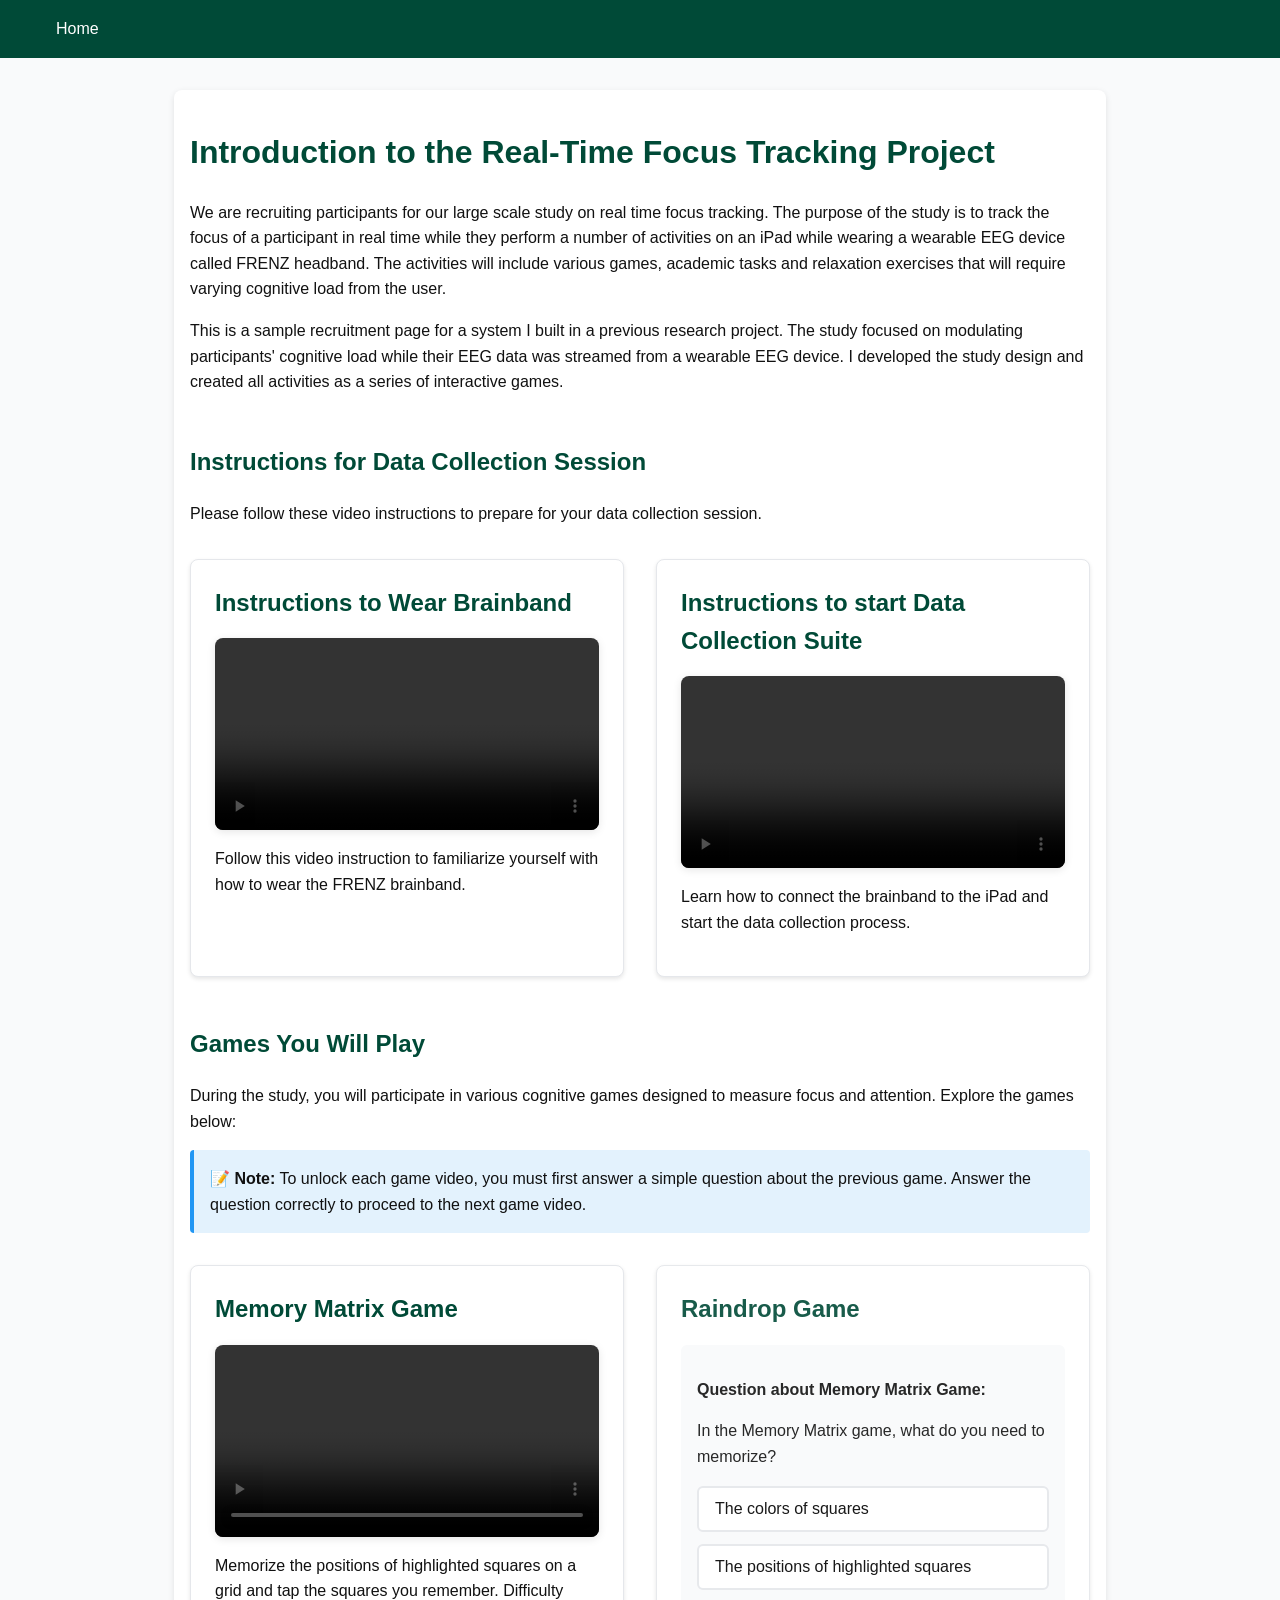
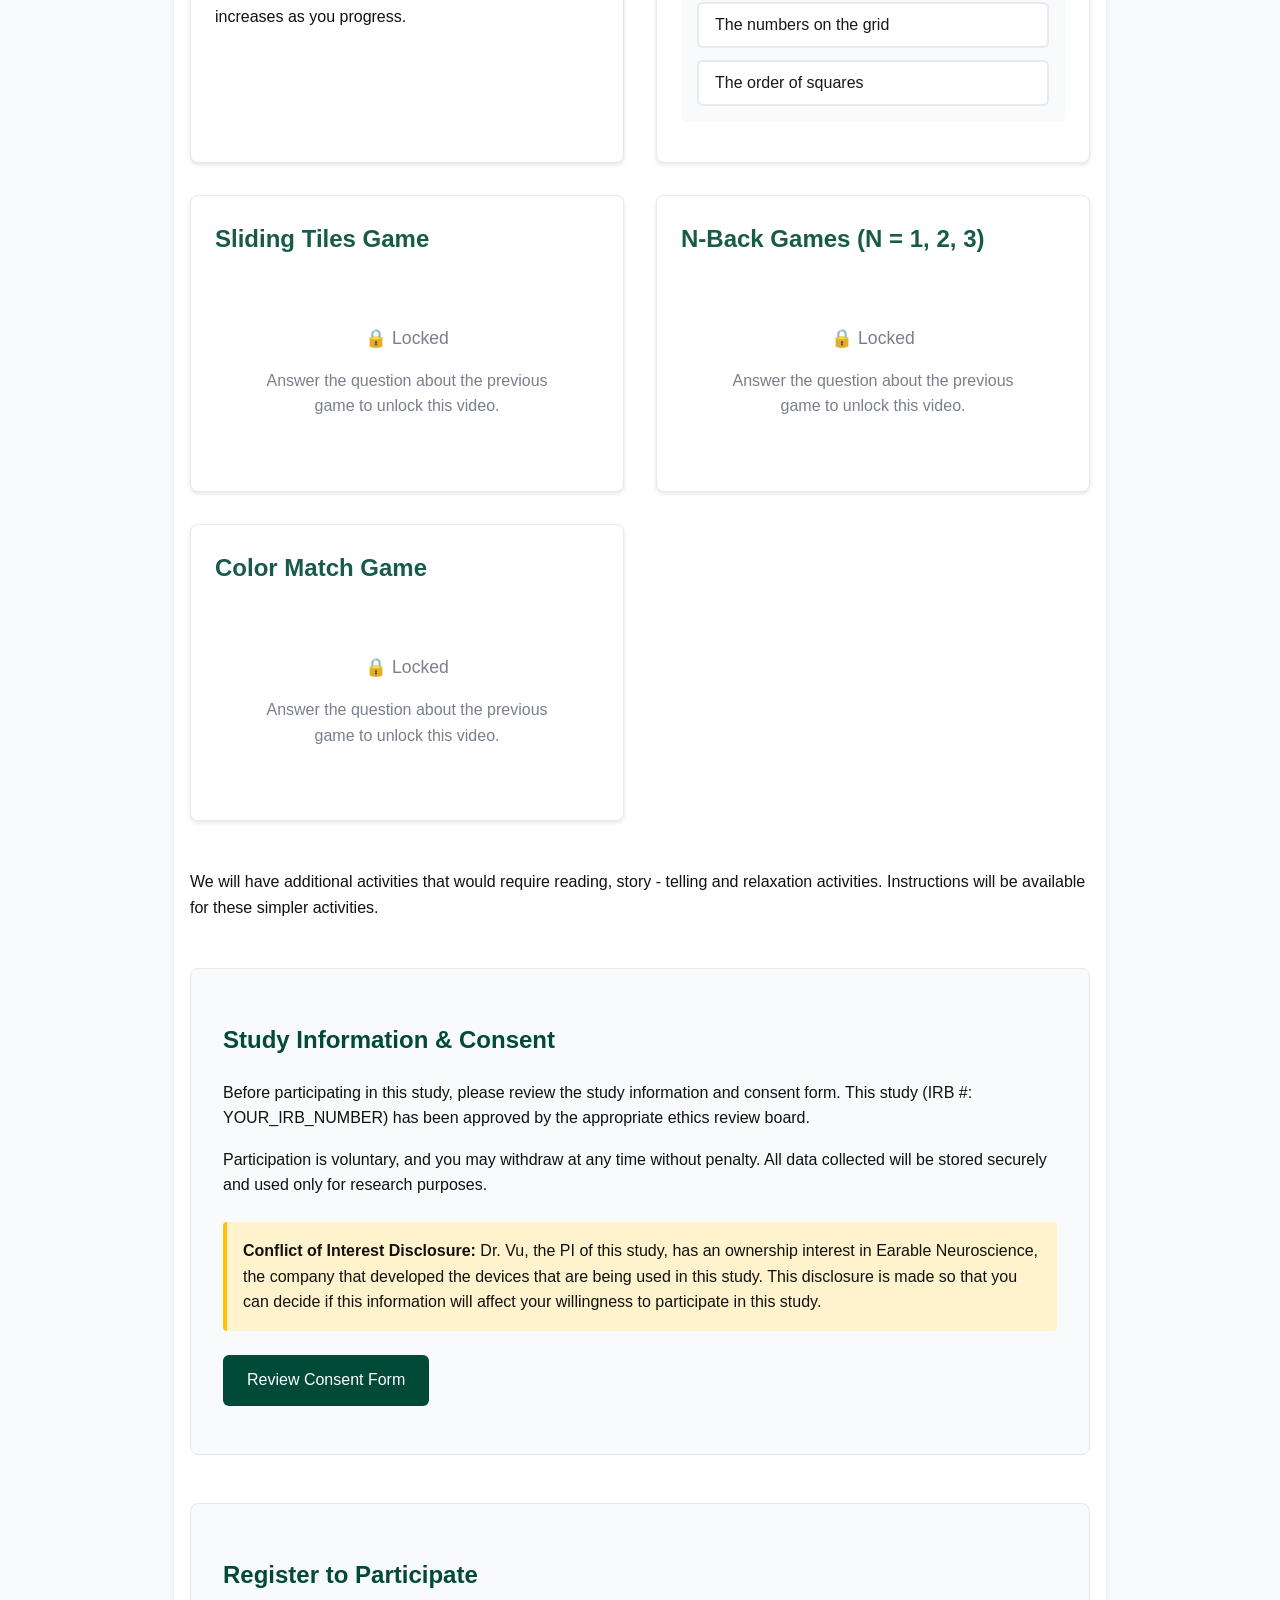
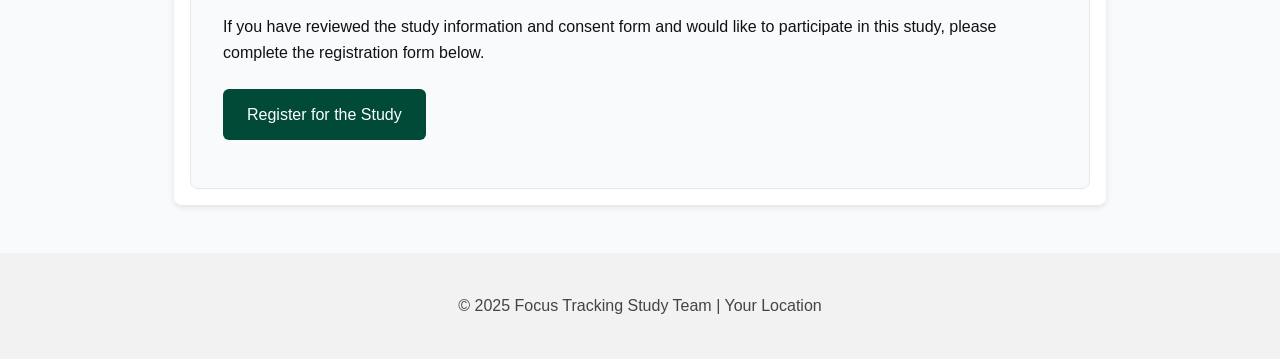
==== index.html @ fce85e12 "Use compressed brainband video and store videos in Git" ====
<!DOCTYPE html>
<html lang="en">
<head>
  <meta charset="UTF-8" />
  <meta name="viewport" content="width=device-width, initial-scale=1.0" />
  <title>Introduction to the Real-Time Focus Tracking Project</title>
  <link rel="stylesheet" href="assets/css/style.css" />
</head>
<body>
  <!-- Testing Disclaimer Banner -->
  <div class="testing-banner">
    <div class="testing-banner-content">
      <strong>⚠️ Testing Version:</strong> This is a draft version for testing purposes only. Not for participant recruitment until IRB approval is obtained.
    </div>
  </div>

  <!-- Header -->
  <header>
    <nav>
      <a href="index.html">Home</a>
    </nav>
  </header>

  <!-- Main Content -->
  <main>
    <h1>Introduction to the Real-Time Focus Tracking Project</h1>
    <p>
      We are recruiting participants for our large scale study on real time focus tracking. The purpose of the study is to track the focus of a participant in real time while they perform a number of activities on an iPad while wearing a wearable EEG device called FRENZ headband. The activities will include various games, academic tasks and relaxation exercises that will require varying cognitive load from the user.
    </p>
    <p>
      This is a sample recruitment page for a system I built in a previous research project.
      The study focused on modulating participants' cognitive load while their EEG data was
      streamed from a wearable EEG device. I developed the study design and created all
      activities as a series of interactive games.
    </p>

    <!-- Instructions for Data Collection Session Section -->
    <section style="margin-top: 3rem;">
      <h2>Instructions for Data Collection Session</h2>
      <p>Please follow these video instructions to prepare for your data collection session.</p>
      
      <div class="games-grid">
        <!-- Subsection 1: Instructions to Wear Brainband -->
        <div class="game-card">
          <h2>Instructions to Wear Brainband</h2>
          <div class="game-content">
            <video controls width="100%" style="max-width: 600px; border-radius: 8px; margin: 1rem 0;">
              <source src="assets/videos/FRENZ_brainband_instruction_compressed.mp4" type="video/mp4">
              Your browser does not support the video tag.
            </video>
            <p>Follow this video instruction to familiarize yourself with how to wear the FRENZ brainband.</p>
          </div>
        </div>

        <!-- Subsection 2: Instructions to start Data Collection Suite -->
        <div class="game-card">
          <h2>Instructions to start Data Collection Suite</h2>
          <div class="game-content">
            <video controls width="100%" style="max-width: 600px; border-radius: 8px; margin: 1rem 0;">
              <source src="assets/videos/Instruction_video_Data_Collection_Suite.mp4" type="video/mp4">
              Your browser does not support the video tag.
            </video>
            <p>Learn how to connect the brainband to the iPad and start the data collection process.</p>
          </div>
        </div>
      </div>
    </section>

    <h2 style="margin-top: 3rem;">Games You Will Play</h2>
    <p>During the study, you will participate in various cognitive games designed to measure focus and attention. Explore the games below:</p>
    <p style="margin-top: 1rem; padding: 1rem; background-color: #e3f2fd; border-left: 4px solid #2196f3; border-radius: 4px;">
      <strong>📝 Note:</strong> To unlock each game video, you must first answer a simple question about the previous game. Answer the question correctly to proceed to the next game video.
    </p>

    <div class="games-grid">
      <!-- Slot 1: Memory Matrix Game (Always unlocked) -->
      <div class="game-card" data-game="1">
        <h2>Memory Matrix Game</h2>
        <div class="game-content">
          <video controls width="100%" style="max-width: 600px; border-radius: 8px; margin: 1rem 0;">
            <source src="assets/videos/memory-matrix-video.mp4" type="video/mp4">
            Your browser does not support the video tag.
          </video>
          <p>Memorize the positions of highlighted squares on a grid and tap the squares you remember. Difficulty increases as you progress.</p>
        </div>
      </div>

      <!-- Slot 2: Raindrop Game (Locked until Memory Matrix question answered) -->
      <div class="game-card locked" data-game="2">
        <h2>Raindrop Game</h2>
        <div class="question-section" id="question-1">
          <p style="font-weight: 600; margin-bottom: 1rem;">Question about Memory Matrix Game:</p>
          <p style="margin-bottom: 1rem;">In the Memory Matrix game, what do you need to memorize?</p>
          <div class="question-options">
            <button class="option-btn" data-answer="wrong">The colors of squares</button>
            <button class="option-btn" data-answer="correct">The positions of highlighted squares</button>
            <button class="option-btn" data-answer="wrong">The numbers on the grid</button>
            <button class="option-btn" data-answer="wrong">The order of squares</button>
          </div>
          <p class="question-feedback" style="margin-top: 1rem; font-weight: 600; display: none;"></p>
        </div>
        <div class="game-content" style="display: none;">
          <video controls width="100%" style="max-width: 600px; border-radius: 8px; margin: 1rem 0;">
            <source src="assets/videos/raindrop-math-video.mp4" type="video/mp4">
            Your browser does not support the video tag.
          </video>
          <p>Solve simple math problems inside the blue raindrops falling from the sky before they reach the water level. Difficulty increases with correct answers.</p>
        </div>
      </div>

      <!-- Slot 3: Sliding Tiles Game (Locked until Raindrop question answered) -->
      <div class="game-card locked" data-game="3">
        <h2>Sliding Tiles Game</h2>
        <div class="locked-message" style="padding: 2rem; text-align: center; color: #6b7280;">
          <p style="font-size: 1.1rem; margin-bottom: 0.5rem;">🔒 Locked</p>
          <p>Answer the question about the previous game to unlock this video.</p>
        </div>
        <div class="question-section" id="question-2" style="display: none;">
          <p style="font-weight: 600; margin-bottom: 1rem;">Question about Raindrop Game:</p>
          <p style="margin-bottom: 1rem;">In the Raindrop game, what do you solve?</p>
          <div class="question-options">
            <button class="option-btn" data-answer="correct">Math problems</button>
            <button class="option-btn" data-answer="wrong">Color puzzles</button>
            <button class="option-btn" data-answer="wrong">Word problems</button>
            <button class="option-btn" data-answer="wrong">Shape patterns</button>
          </div>
          <p class="question-feedback" style="margin-top: 1rem; font-weight: 600; display: none;"></p>
        </div>
        <div class="game-content" style="display: none;">
          <video controls width="100%" style="max-width: 600px; border-radius: 8px; margin: 1rem 0;">
            <source src="assets/videos/sliding-tiles-video.mp4" type="video/mp4">
            Your browser does not support the video tag.
          </video>
          <p>Solve simple math problems appearing inside two tiles. Mentally solve the problems and slide the tile with the lower answer into the tile with the higher answer using the left/right arrow buttons.</p>
        </div>
      </div>

      <!-- Slot 4: N-Back Game (Locked until Sliding Tiles question answered) -->
      <div class="game-card locked" data-game="4">
        <h2>N-Back Games (N = 1, 2, 3)</h2>
        <div class="locked-message" style="padding: 2rem; text-align: center; color: #6b7280;">
          <p style="font-size: 1.1rem; margin-bottom: 0.5rem;">🔒 Locked</p>
          <p>Answer the question about the previous game to unlock this video.</p>
        </div>
        <div class="question-section" id="question-3" style="display: none;">
          <p style="font-weight: 600; margin-bottom: 1rem;">Question about Sliding Tiles Game:</p>
          <p style="margin-bottom: 1rem;">In the Sliding Tiles game, what do you slide?</p>
          <div class="question-options">
            <button class="option-btn" data-answer="wrong">The tile with higher answer</button>
            <button class="option-btn" data-answer="correct">The tile with lower answer</button>
            <button class="option-btn" data-answer="wrong">Both tiles together</button>
            <button class="option-btn" data-answer="wrong">The tile on the left</button>
          </div>
          <p class="question-feedback" style="margin-top: 1rem; font-weight: 600; display: none;"></p>
        </div>
        <div class="game-content" style="display: none;">
          <video controls width="100%" style="max-width: 600px; border-radius: 8px; margin: 1rem 0;">
            <source src="assets/videos/n-back-games-video.mp4" type="video/mp4">
            Your browser does not support the video tag.
          </video>
          <p>Challenge your working memory by memorizing shapes and sequences. In N-Back 1, match the current shape with the one from 1 instant ago. In N-Back 2, match with 2 instants ago, and in N-Back 3, match with 3 instants ago.</p>
        </div>
      </div>

      <!-- Slot 5: Color Match Game (Locked until N-Back question answered) -->
      <div class="game-card locked" data-game="5">
        <h2>Color Match Game</h2>
        <div class="locked-message" style="padding: 2rem; text-align: center; color: #6b7280;">
          <p style="font-size: 1.1rem; margin-bottom: 0.5rem;">🔒 Locked</p>
          <p>Answer the question about the previous game to unlock this video.</p>
        </div>
        <div class="question-section" id="question-4" style="display: none;">
          <p style="font-weight: 600; margin-bottom: 1rem;">Question about N-Back Games:</p>
          <p style="margin-bottom: 1rem;">In N-Back games, what do you match?</p>
          <div class="question-options">
            <button class="option-btn" data-answer="wrong">Numbers</button>
            <button class="option-btn" data-answer="wrong">Colors</button>
            <button class="option-btn" data-answer="correct">Shapes</button>
            <button class="option-btn" data-answer="wrong">Words</button>
          </div>
          <p class="question-feedback" style="margin-top: 1rem; font-weight: 600; display: none;"></p>
        </div>
        <div class="game-content" style="display: none;">
          <video controls width="100%" style="max-width: 600px; border-radius: 8px; margin: 1rem 0;">
            <source src="assets/videos/color_match_instruction_video.mp4" type="video/mp4">
            Your browser does not support the video tag.
          </video>
          <p>Two tiles appear side by side with color names. Press YES if the color name in the left tile matches the color of the letters on the right tile, otherwise press NO. The game gets faster as you advance with levels.</p>
        </div>
      </div>
    </div>

    <p style="margin-top: 3rem;">
      We will have additional activities that would require reading, story - telling and relaxation activities. Instructions will be available for these simpler activities.
    </p>

    <!-- Consent Form Section -->
    <section style="margin-top: 3rem; padding: 2rem; background-color: #f9fafb; border-radius: 8px; border: 1px solid #e5e7eb;">
      <h2>Study Information & Consent</h2>
      <p>
        Before participating in this study, please review the study information and consent form. This study (IRB #: YOUR_IRB_NUMBER) has been approved by the appropriate ethics review board.
      </p>
      <p>
        Participation is voluntary, and you may withdraw at any time without penalty. All data collected will be stored securely and used only for research purposes.
      </p>
      <p style="margin-top: 1.5rem; padding: 1rem; background-color: #fff3cd; border-left: 4px solid #ffc107; border-radius: 4px;">
        <strong>Conflict of Interest Disclosure:</strong> Dr. Vu, the PI of this study, has an ownership interest in Earable Neuroscience, the company that developed the devices that are being used in this study. This disclosure is made so that you can decide if this information will affect your willingness to participate in this study.
      </p>
      <p style="margin-top: 1.5rem;">
        <a href="https://docs.google.com/forms/d/e/YOUR_CONSENT_FORM_ID/viewform" target="_blank" class="button" style="background-color: #004a37; color: white; padding: 0.8rem 1.5rem; text-decoration: none; border-radius: 6px; display: inline-block; font-weight: 500;">
          Review Consent Form
        </a>
      </p>
    </section>

    <!-- Registration Section -->
    <section style="margin-top: 3rem; padding: 2rem; background-color: #f9fafb; border-radius: 8px; border: 1px solid #e5e7eb;">
      <h2>Register to Participate</h2>
      <p>
        If you have reviewed the study information and consent form and would like to participate in this study, please complete the registration form below.
      </p>
      <p style="margin-top: 1.5rem;">
        <a href="https://docs.google.com/forms/d/e/YOUR_REGISTRATION_FORM_ID/viewform" target="_blank" class="button" style="background-color: #004a37; color: white; padding: 0.8rem 1.5rem; text-decoration: none; border-radius: 6px; display: inline-block; font-weight: 500;">
          Register for the Study
        </a>
      </p>
    </section>
  </main>

  <!-- Footer -->
  <footer>
    <p>© 2025 Focus Tracking Study Team | Your Location</p>
  </footer>

  <script src="scripts/main.js"></script>
</body>
</html>
---- assets/css/style.css ----
/* HumanX Lab Website Styles */

body {
  font-family: "Helvetica Neue", Helvetica, Arial, sans-serif;
  margin: 0;
  background-color: #f9fafb;
  color: #111;
  line-height: 1.6;
}

/* Testing Disclaimer Banner - Change display: block to display: none to hide after IRB approval */
.testing-banner {
  display: none; /* Hidden after IRB approval */
  background-color: #ff6b6b;
  color: white;
  padding: 1rem;
  text-align: center;
  font-size: 0.95rem;
  box-shadow: 0 2px 4px rgba(0, 0, 0, 0.1);
  position: sticky;
  top: 0;
  z-index: 1000;
}

.testing-banner-content {
  max-width: 1200px;
  margin: 0 auto;
}

.testing-banner strong {
  font-weight: 600;
}

header {
  display: flex;
  justify-content: space-between;
  align-items: center;
  background-color: #004a37; /* Dartmouth green */
  padding: 1rem 2rem;
  color: white;
}

header img.logo {
  height: 45px;
  width: auto;
}

nav a {
  color: white;
  margin-left: 1.5rem;
  margin-right: 1.5rem;
  text-decoration: none;
  font-weight: 500;
}

nav img.dartmouth-logo {
  height: 67.5px; /* 50% bigger than 45px */
  width: auto;
  margin-left: 1.5rem;
  max-width: 90px; /* Increased proportionally */
}

nav a:hover {
  text-decoration: underline;
}

main {
  max-width: 900px;
  margin: 2rem auto;
  padding: 1rem;
  background-color: white;
  border-radius: 8px;
  box-shadow: 0 2px 6px rgba(0, 0, 0, 0.1);
}

h1, h2, h3 {
  color: #004a37;
}

footer {
  text-align: center;
  padding: 1.5rem;
  background-color: #f2f2f2;
  color: #444;
  margin-top: 3rem;
}

/* Comment + Analytics */
.comment-card {
  background-color: #ffffff;
  border: 1px solid #e5e7eb;
  border-radius: 8px;
  padding: 1.5rem;
  margin: 1rem 0 2rem;
  box-shadow: 0 2px 4px rgba(0, 0, 0, 0.08);
}

.comment-analytics-toolbar {
  display: flex;
  justify-content: space-between;
  align-items: baseline;
  gap: 1rem;
  margin-bottom: 1rem;
}

.comment-analytics-label {
  font-weight: 600;
  color: #111;
}

.comment-analytics-meta {
  font-size: 0.9rem;
  color: #6b7280;
}

.comment-analytics-list {
  display: grid;
  gap: 1rem;
}

.comment-item {
  padding: 1rem;
  border: 1px solid #e5e7eb;
  border-radius: 8px;
  background-color: #f9fafb;
}

.comment-header {
  display: flex;
  justify-content: space-between;
  align-items: center;
  gap: 1rem;
  margin-bottom: 0.75rem;
}

.comment-author {
  font-weight: 600;
  color: #111;
}

.comment-date {
  font-size: 0.85rem;
  color: #6b7280;
}

.comment-body {
  margin-bottom: 0.75rem;
  color: #111;
}

.comment-actions {
  display: flex;
  flex-wrap: wrap;
  gap: 0.5rem;
}

.comment-action {
  position: relative;
}

.comment-action-button {
  border: 1px solid #cbd5f5;
  background-color: #eef2ff;
  color: #1f2937;
  padding: 0.4rem 0.75rem;
  border-radius: 999px;
  font-size: 0.85rem;
  cursor: pointer;
  transition: background-color 0.2s ease, border-color 0.2s ease;
}

.comment-action-button:hover {
  background-color: #e0e7ff;
  border-color: #a5b4fc;
}

.comment-popup {
  position: absolute;
  top: 2.2rem;
  left: 0;
  width: 240px;
  background-color: #ffffff;
  border: 1px solid #e5e7eb;
  border-radius: 8px;
  padding: 0.75rem;
  box-shadow: 0 8px 24px rgba(0, 0, 0, 0.12);
  opacity: 0;
  pointer-events: none;
  transition: opacity 0.2s ease;
  z-index: 5;
}

.comment-action:hover .comment-popup {
  opacity: 1;
  pointer-events: auto;
}

.comment-popup h4 {
  margin: 0 0 0.4rem;
  font-size: 0.9rem;
  color: #111;
}

.comment-popup p {
  margin: 0;
  font-size: 0.85rem;
  color: #374151;
}

/* Games Grid Styles */
.games-grid {
  display: grid;
  grid-template-columns: repeat(2, 1fr);
  gap: 2rem;
  margin: 2rem 0;
}

.game-card {
  background-color: #ffffff;
  border: 1px solid #e5e7eb;
  border-radius: 8px;
  padding: 1.5rem;
  box-shadow: 0 2px 4px rgba(0, 0, 0, 0.1);
  transition: box-shadow 0.3s ease;
}

.game-card:hover {
  box-shadow: 0 4px 8px rgba(0, 0, 0, 0.15);
}

.game-card h2 {
  color: #004a37;
  margin-top: 0;
  margin-bottom: 1rem;
  font-size: 1.5rem;
}

.game-content {
  min-height: 200px;
}

.game-content.coming-soon {
  display: flex;
  align-items: center;
  justify-content: center;
  min-height: 300px;
  background-color: #f9fafb;
  border-radius: 6px;
}

.coming-soon-text {
  text-align: center;
}

.coming-soon-text p {
  font-size: 1.2rem;
  color: #6b7280;
  font-weight: 500;
  margin: 0;
}

.game-content video {
  display: block;
  margin: 1rem auto;
  border-radius: 8px;
  box-shadow: 0 2px 8px rgba(0, 0, 0, 0.1);
}

/* Question Section Styles */
.game-card.locked {
  opacity: 0.9;
  position: relative;
}

.question-section {
  padding: 1rem;
  background-color: #f9fafb;
  border-radius: 6px;
  margin-bottom: 1rem;
}

.question-options {
  display: flex;
  flex-direction: column;
  gap: 0.75rem;
}

.option-btn {
  padding: 0.75rem 1rem;
  background-color: #ffffff;
  border: 2px solid #e5e7eb;
  border-radius: 6px;
  cursor: pointer;
  font-size: 1rem;
  text-align: left;
  transition: all 0.2s ease;
}

.option-btn:hover {
  background-color: #f3f4f6;
  border-color: #004a37;
}

.option-btn:disabled {
  cursor: not-allowed;
  opacity: 0.6;
}

.option-btn.correct {
  background-color: #d4edda;
  border-color: #28a745;
  color: #155724;
}

.option-btn.wrong {
  background-color: #f8d7da;
  border-color: #dc3545;
  color: #721c24;
}

.question-feedback {
  padding: 0.75rem;
  border-radius: 6px;
}

.question-feedback.correct {
  background-color: #d4edda;
  color: #155724;
}

.question-feedback.wrong {
  background-color: #f8d7da;
  color: #721c24;
}

/* Responsive Design */
@media (max-width: 768px) {
  .games-grid {
    grid-template-columns: 1fr;
    gap: 1.5rem;
  }
  
  .game-content.coming-soon {
    min-height: 200px;
  }
}
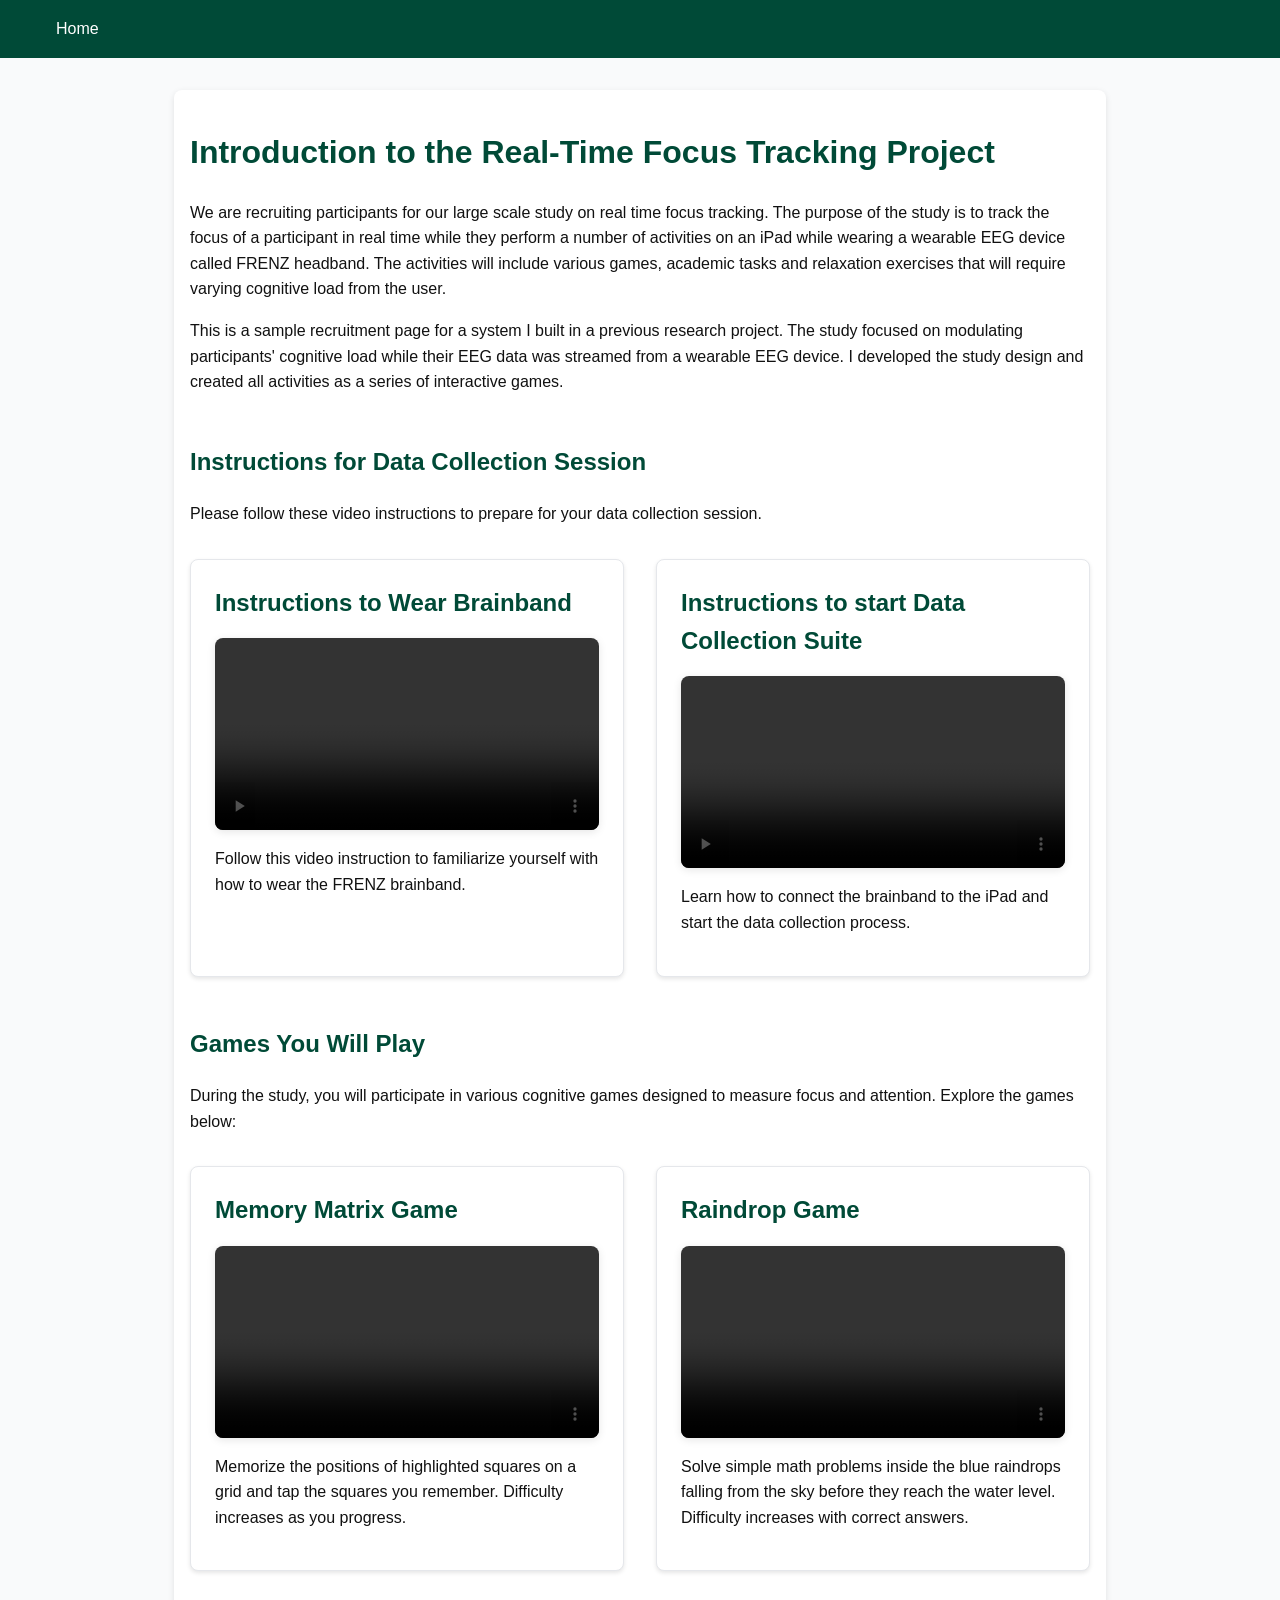
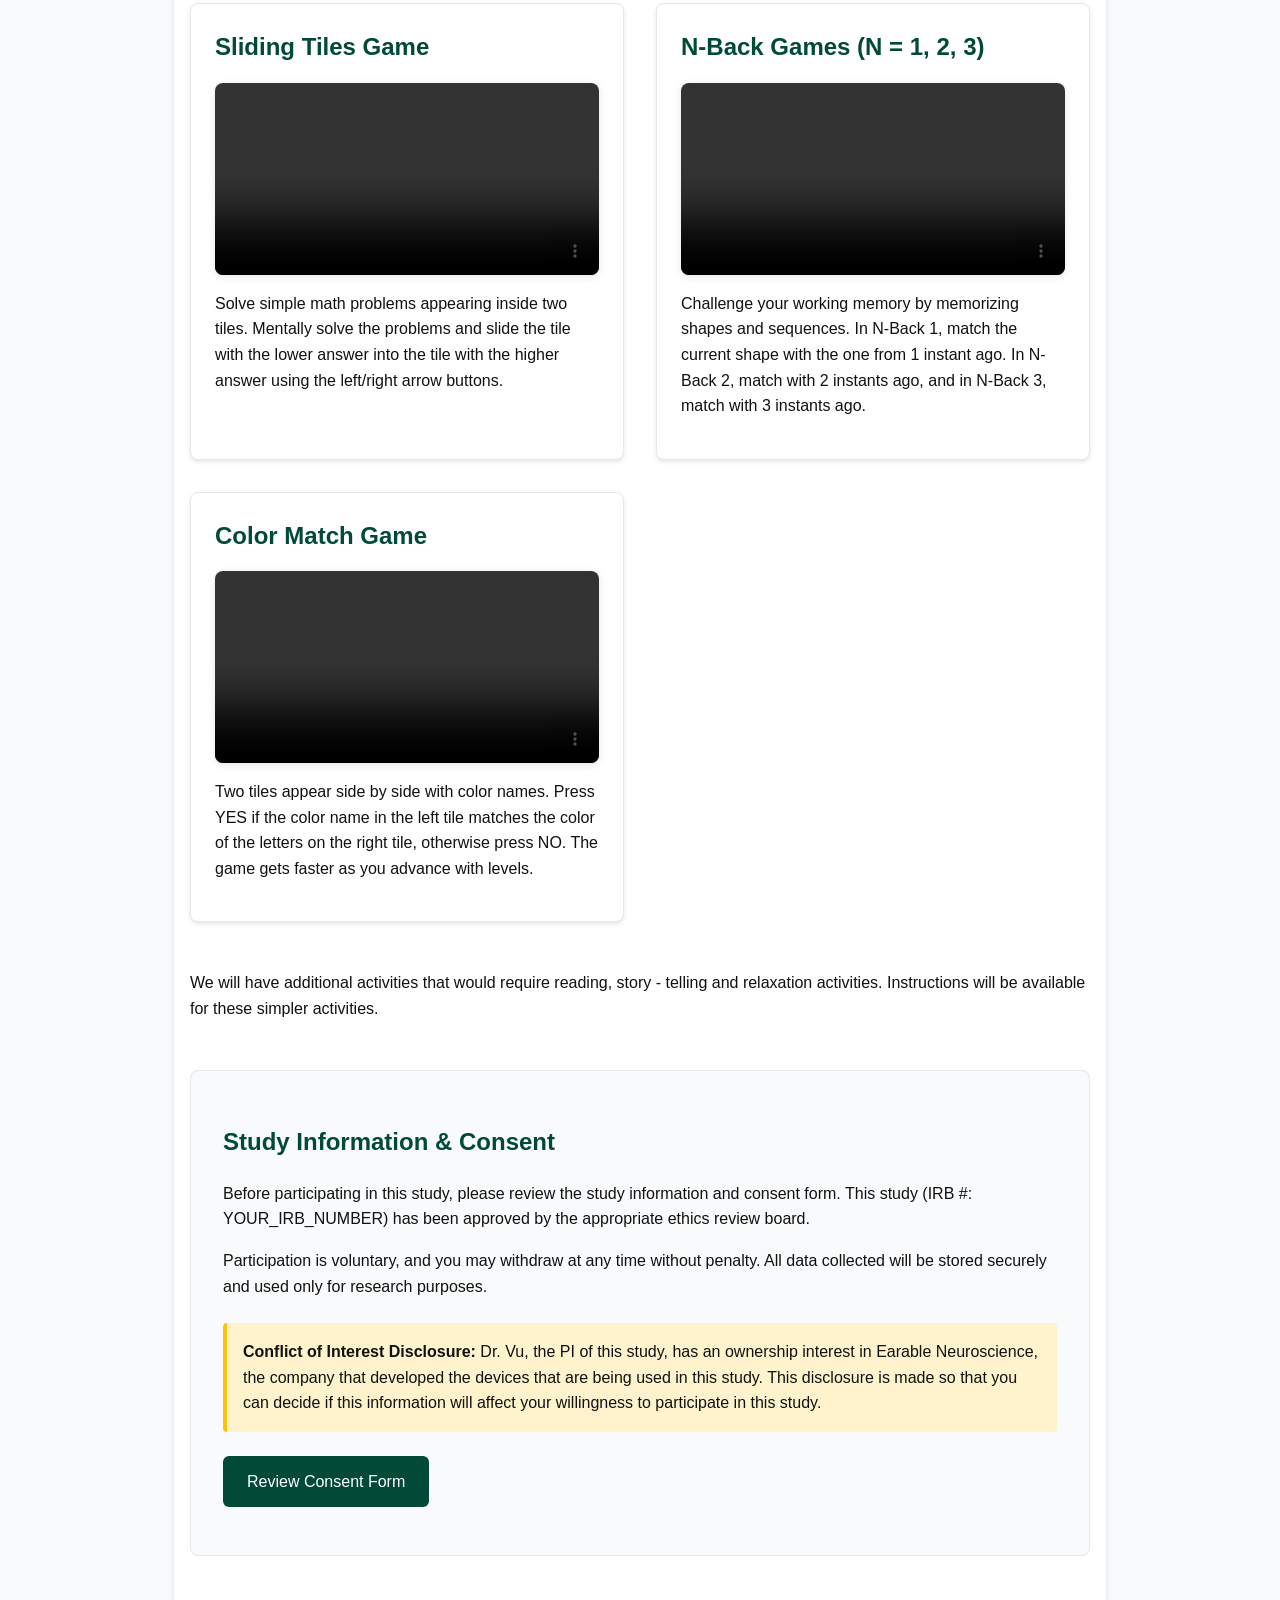
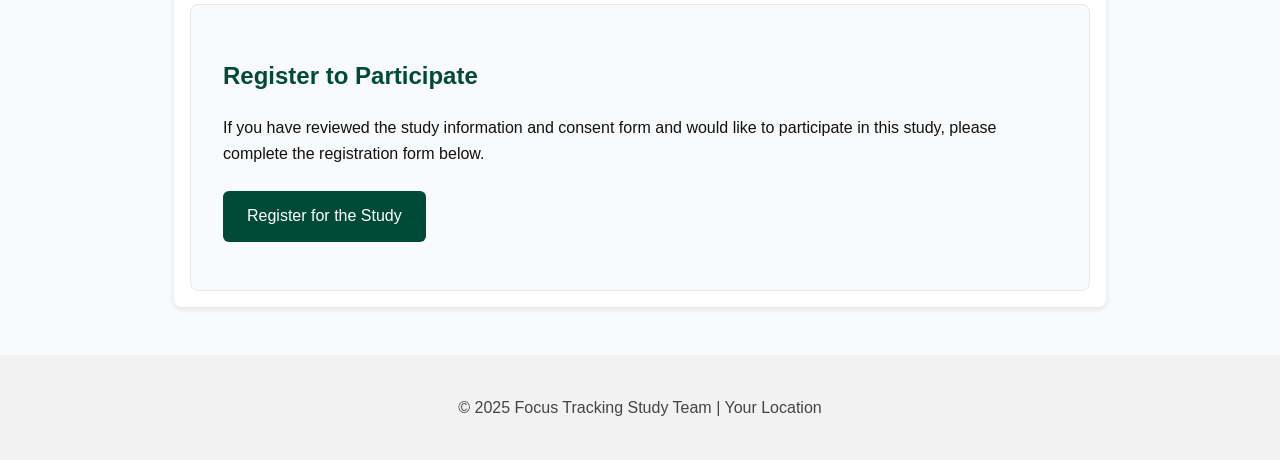
==== commit 3a4274fa: "Remove video locks" ====
--- a/index.html
+++ b/index.html
@@ -68,10 +68,6 @@
 
     <h2 style="margin-top: 3rem;">Games You Will Play</h2>
     <p>During the study, you will participate in various cognitive games designed to measure focus and attention. Explore the games below:</p>
-    <p style="margin-top: 1rem; padding: 1rem; background-color: #e3f2fd; border-left: 4px solid #2196f3; border-radius: 4px;">
-      <strong>📝 Note:</strong> To unlock each game video, you must first answer a simple question about the previous game. Answer the question correctly to proceed to the next game video.
-    </p>
-
     <div class="games-grid">
       <!-- Slot 1: Memory Matrix Game (Always unlocked) -->
       <div class="game-card" data-game="1">
@@ -85,21 +81,10 @@
         </div>
       </div>
 
-      <!-- Slot 2: Raindrop Game (Locked until Memory Matrix question answered) -->
-      <div class="game-card locked" data-game="2">
+      <!-- Slot 2: Raindrop Game -->
+      <div class="game-card" data-game="2">
         <h2>Raindrop Game</h2>
-        <div class="question-section" id="question-1">
-          <p style="font-weight: 600; margin-bottom: 1rem;">Question about Memory Matrix Game:</p>
-          <p style="margin-bottom: 1rem;">In the Memory Matrix game, what do you need to memorize?</p>
-          <div class="question-options">
-            <button class="option-btn" data-answer="wrong">The colors of squares</button>
-            <button class="option-btn" data-answer="correct">The positions of highlighted squares</button>
-            <button class="option-btn" data-answer="wrong">The numbers on the grid</button>
-            <button class="option-btn" data-answer="wrong">The order of squares</button>
-          </div>
-          <p class="question-feedback" style="margin-top: 1rem; font-weight: 600; display: none;"></p>
-        </div>
-        <div class="game-content" style="display: none;">
+        <div class="game-content">
           <video controls width="100%" style="max-width: 600px; border-radius: 8px; margin: 1rem 0;">
             <source src="assets/videos/raindrop-math-video.mp4" type="video/mp4">
             Your browser does not support the video tag.
@@ -108,25 +93,10 @@
         </div>
       </div>
 
-      <!-- Slot 3: Sliding Tiles Game (Locked until Raindrop question answered) -->
-      <div class="game-card locked" data-game="3">
+      <!-- Slot 3: Sliding Tiles Game -->
+      <div class="game-card" data-game="3">
         <h2>Sliding Tiles Game</h2>
-        <div class="locked-message" style="padding: 2rem; text-align: center; color: #6b7280;">
-          <p style="font-size: 1.1rem; margin-bottom: 0.5rem;">🔒 Locked</p>
-          <p>Answer the question about the previous game to unlock this video.</p>
-        </div>
-        <div class="question-section" id="question-2" style="display: none;">
-          <p style="font-weight: 600; margin-bottom: 1rem;">Question about Raindrop Game:</p>
-          <p style="margin-bottom: 1rem;">In the Raindrop game, what do you solve?</p>
-          <div class="question-options">
-            <button class="option-btn" data-answer="correct">Math problems</button>
-            <button class="option-btn" data-answer="wrong">Color puzzles</button>
-            <button class="option-btn" data-answer="wrong">Word problems</button>
-            <button class="option-btn" data-answer="wrong">Shape patterns</button>
-          </div>
-          <p class="question-feedback" style="margin-top: 1rem; font-weight: 600; display: none;"></p>
-        </div>
-        <div class="game-content" style="display: none;">
+        <div class="game-content">
           <video controls width="100%" style="max-width: 600px; border-radius: 8px; margin: 1rem 0;">
             <source src="assets/videos/sliding-tiles-video.mp4" type="video/mp4">
             Your browser does not support the video tag.
@@ -135,25 +105,10 @@
         </div>
       </div>
 
-      <!-- Slot 4: N-Back Game (Locked until Sliding Tiles question answered) -->
-      <div class="game-card locked" data-game="4">
+      <!-- Slot 4: N-Back Game -->
+      <div class="game-card" data-game="4">
         <h2>N-Back Games (N = 1, 2, 3)</h2>
-        <div class="locked-message" style="padding: 2rem; text-align: center; color: #6b7280;">
-          <p style="font-size: 1.1rem; margin-bottom: 0.5rem;">🔒 Locked</p>
-          <p>Answer the question about the previous game to unlock this video.</p>
-        </div>
-        <div class="question-section" id="question-3" style="display: none;">
-          <p style="font-weight: 600; margin-bottom: 1rem;">Question about Sliding Tiles Game:</p>
-          <p style="margin-bottom: 1rem;">In the Sliding Tiles game, what do you slide?</p>
-          <div class="question-options">
-            <button class="option-btn" data-answer="wrong">The tile with higher answer</button>
-            <button class="option-btn" data-answer="correct">The tile with lower answer</button>
-            <button class="option-btn" data-answer="wrong">Both tiles together</button>
-            <button class="option-btn" data-answer="wrong">The tile on the left</button>
-          </div>
-          <p class="question-feedback" style="margin-top: 1rem; font-weight: 600; display: none;"></p>
-        </div>
-        <div class="game-content" style="display: none;">
+        <div class="game-content">
           <video controls width="100%" style="max-width: 600px; border-radius: 8px; margin: 1rem 0;">
             <source src="assets/videos/n-back-games-video.mp4" type="video/mp4">
             Your browser does not support the video tag.
@@ -162,25 +117,10 @@
         </div>
       </div>
 
-      <!-- Slot 5: Color Match Game (Locked until N-Back question answered) -->
-      <div class="game-card locked" data-game="5">
+      <!-- Slot 5: Color Match Game -->
+      <div class="game-card" data-game="5">
         <h2>Color Match Game</h2>
-        <div class="locked-message" style="padding: 2rem; text-align: center; color: #6b7280;">
-          <p style="font-size: 1.1rem; margin-bottom: 0.5rem;">🔒 Locked</p>
-          <p>Answer the question about the previous game to unlock this video.</p>
-        </div>
-        <div class="question-section" id="question-4" style="display: none;">
-          <p style="font-weight: 600; margin-bottom: 1rem;">Question about N-Back Games:</p>
-          <p style="margin-bottom: 1rem;">In N-Back games, what do you match?</p>
-          <div class="question-options">
-            <button class="option-btn" data-answer="wrong">Numbers</button>
-            <button class="option-btn" data-answer="wrong">Colors</button>
-            <button class="option-btn" data-answer="correct">Shapes</button>
-            <button class="option-btn" data-answer="wrong">Words</button>
-          </div>
-          <p class="question-feedback" style="margin-top: 1rem; font-weight: 600; display: none;"></p>
-        </div>
-        <div class="game-content" style="display: none;">
+        <div class="game-content">
           <video controls width="100%" style="max-width: 600px; border-radius: 8px; margin: 1rem 0;">
             <source src="assets/videos/color_match_instruction_video.mp4" type="video/mp4">
             Your browser does not support the video tag.
--- a/assets/css/style.css
+++ b/assets/css/style.css
@@ -266,73 +266,6 @@
   box-shadow: 0 2px 8px rgba(0, 0, 0, 0.1);
 }
 
-/* Question Section Styles */
-.game-card.locked {
-  opacity: 0.9;
-  position: relative;
-}
-
-.question-section {
-  padding: 1rem;
-  background-color: #f9fafb;
-  border-radius: 6px;
-  margin-bottom: 1rem;
-}
-
-.question-options {
-  display: flex;
-  flex-direction: column;
-  gap: 0.75rem;
-}
-
-.option-btn {
-  padding: 0.75rem 1rem;
-  background-color: #ffffff;
-  border: 2px solid #e5e7eb;
-  border-radius: 6px;
-  cursor: pointer;
-  font-size: 1rem;
-  text-align: left;
-  transition: all 0.2s ease;
-}
-
-.option-btn:hover {
-  background-color: #f3f4f6;
-  border-color: #004a37;
-}
-
-.option-btn:disabled {
-  cursor: not-allowed;
-  opacity: 0.6;
-}
-
-.option-btn.correct {
-  background-color: #d4edda;
-  border-color: #28a745;
-  color: #155724;
-}
-
-.option-btn.wrong {
-  background-color: #f8d7da;
-  border-color: #dc3545;
-  color: #721c24;
-}
-
-.question-feedback {
-  padding: 0.75rem;
-  border-radius: 6px;
-}
-
-.question-feedback.correct {
-  background-color: #d4edda;
-  color: #155724;
-}
-
-.question-feedback.wrong {
-  background-color: #f8d7da;
-  color: #721c24;
-}
-
 /* Responsive Design */
 @media (max-width: 768px) {
   .games-grid {
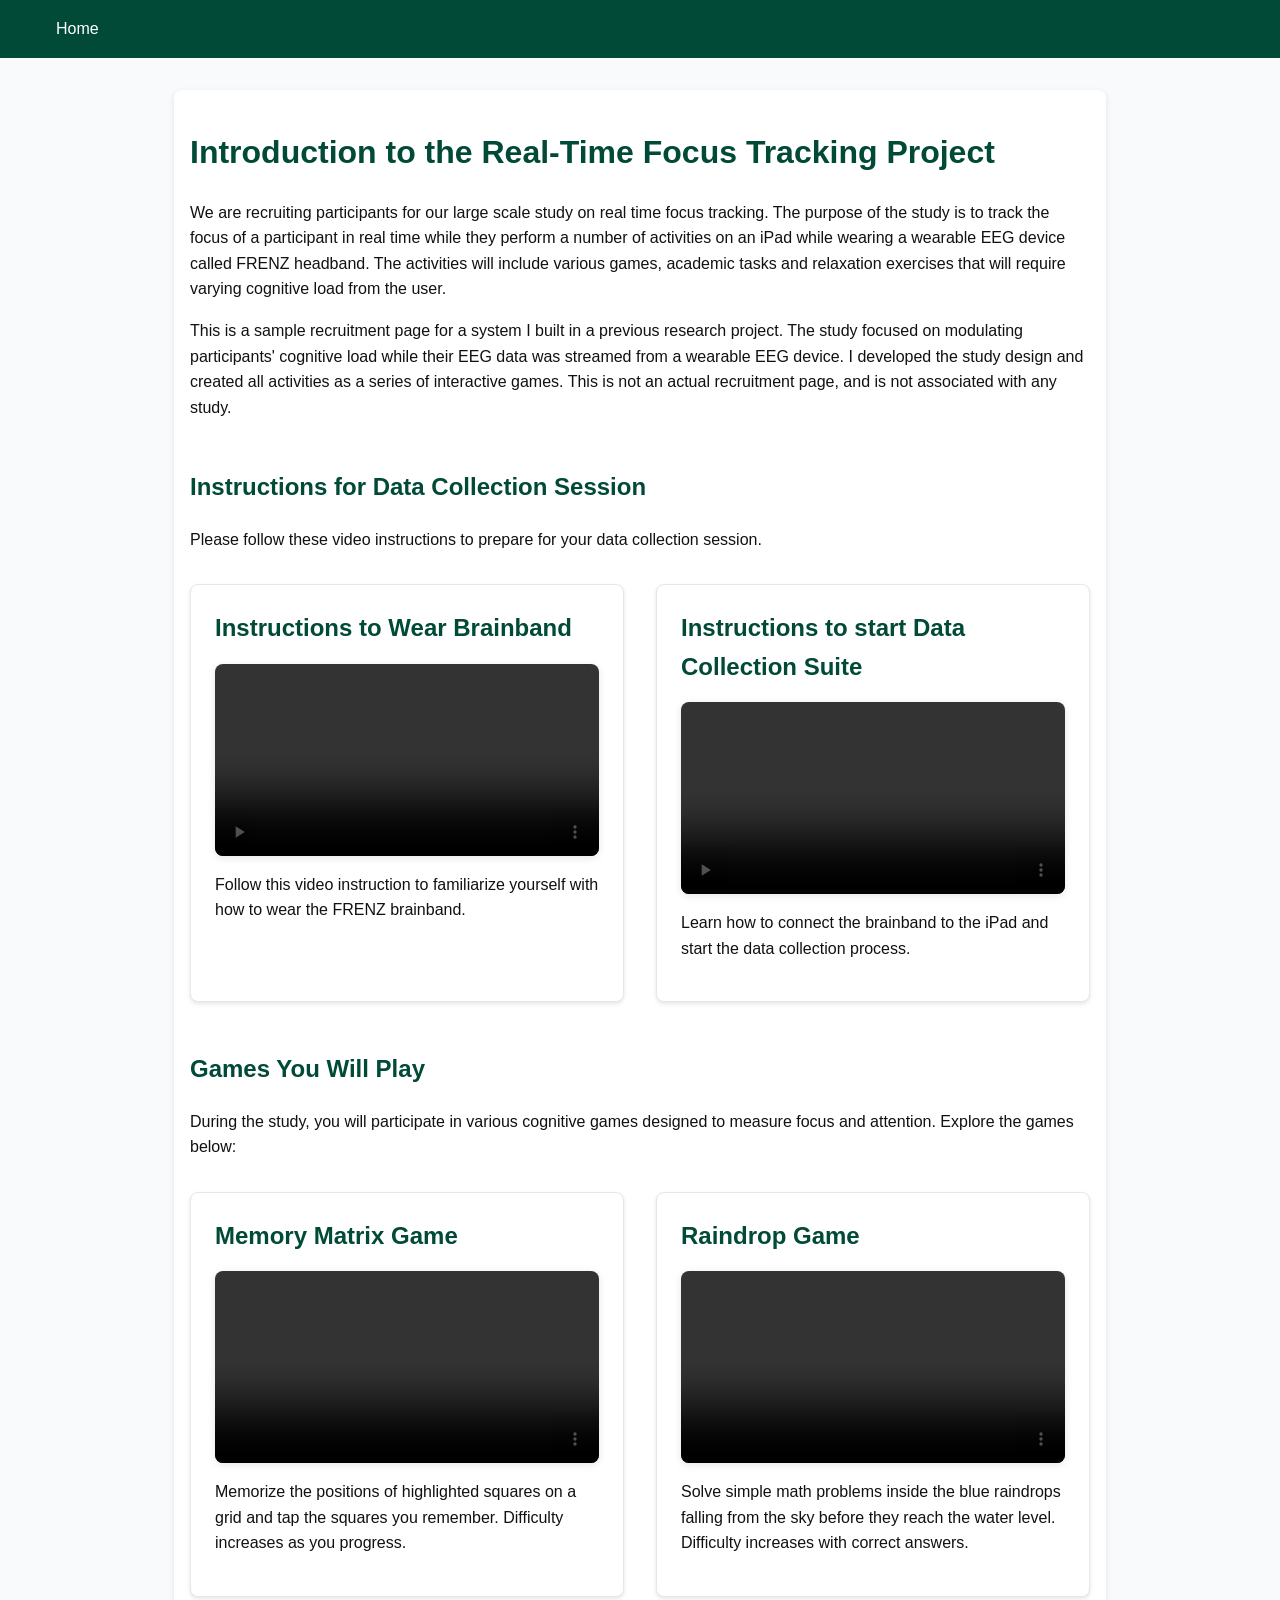
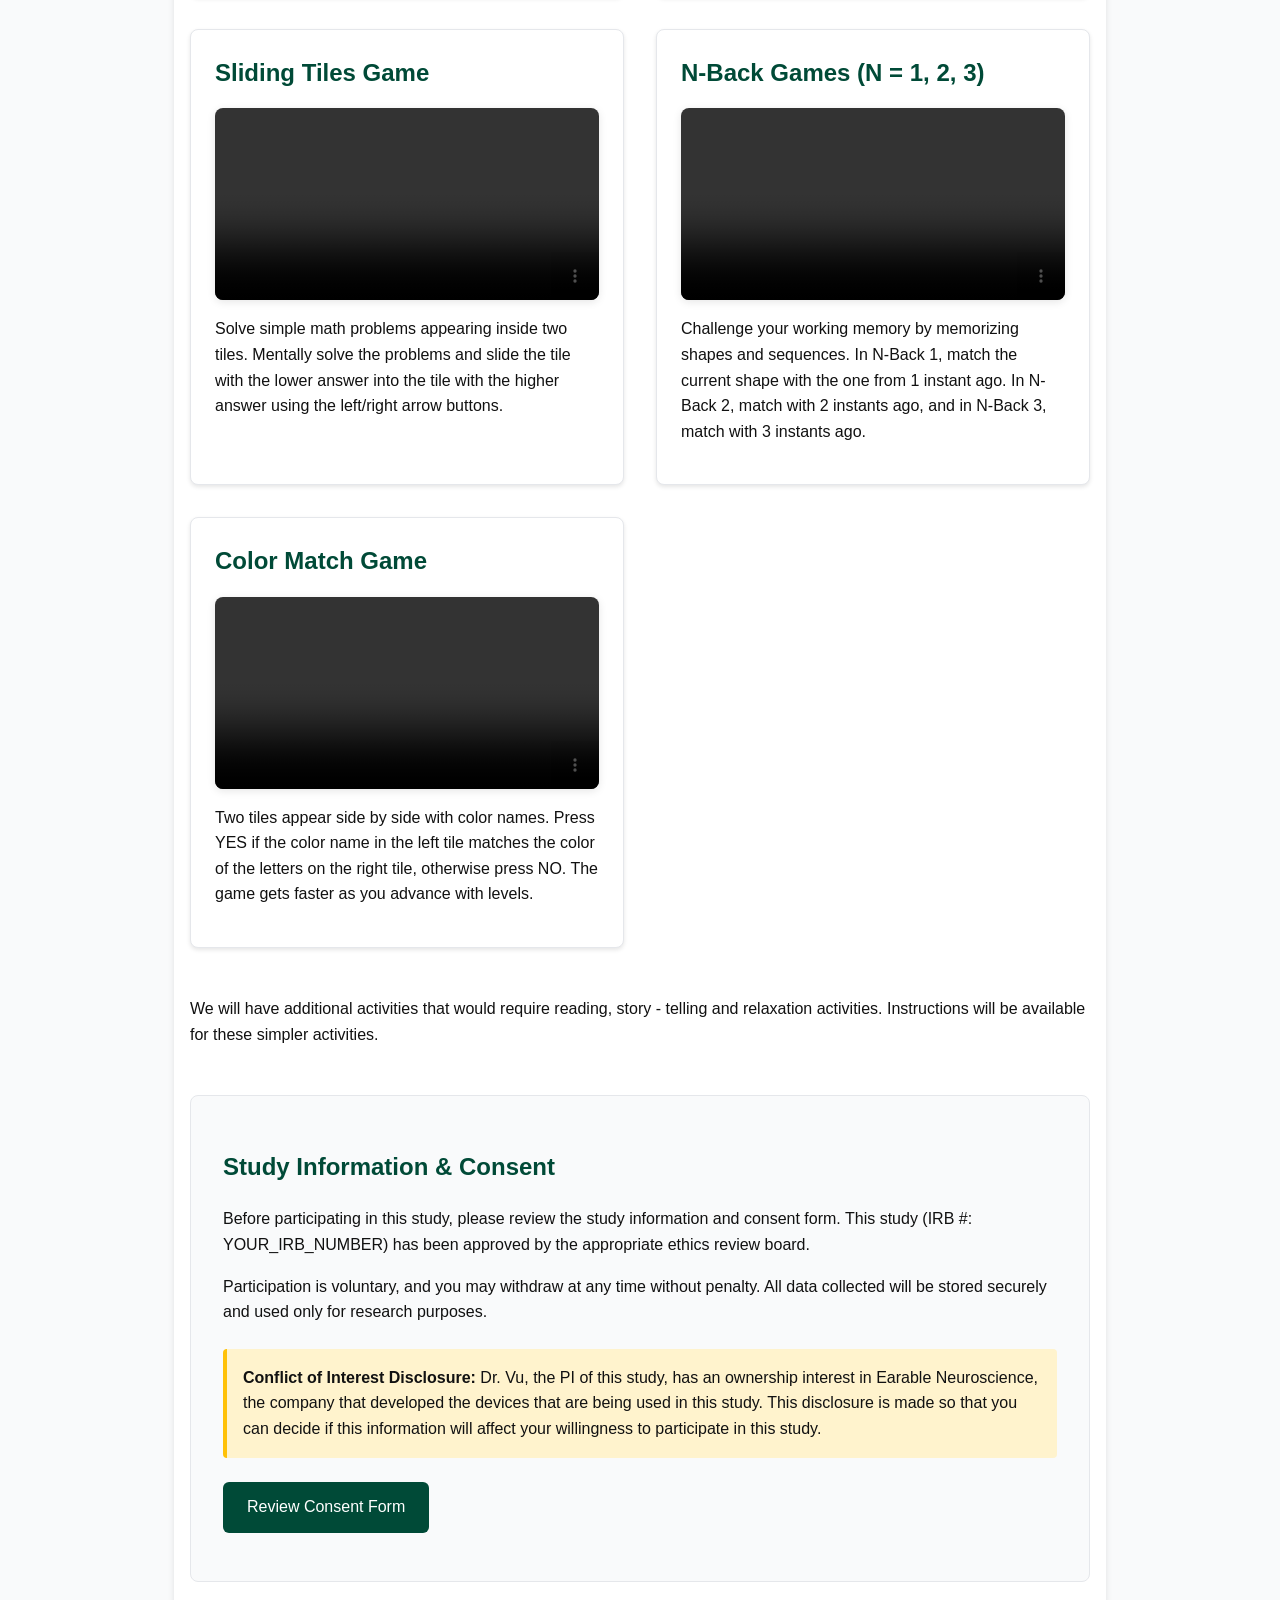
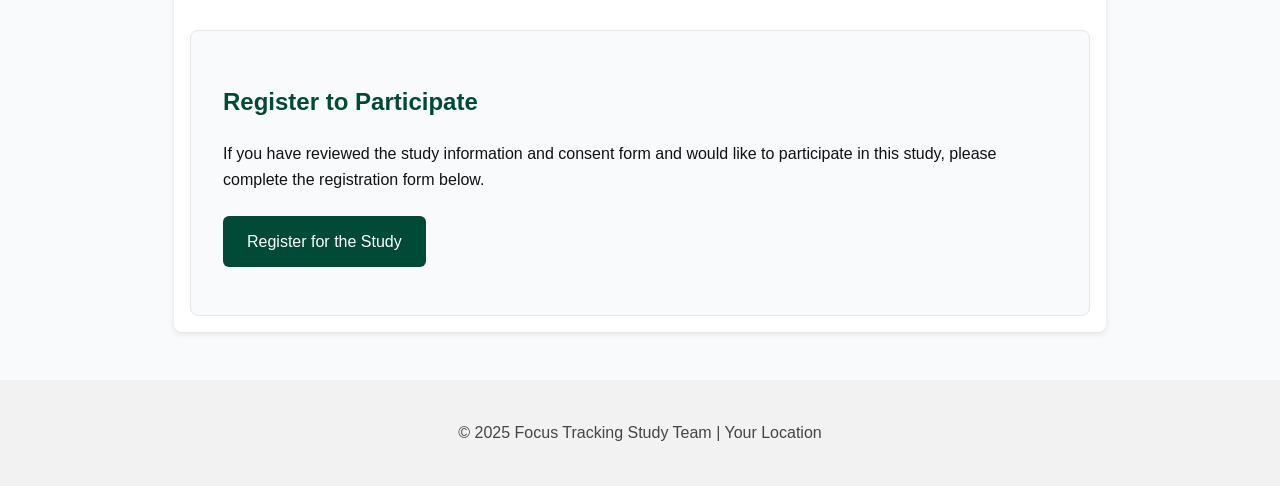
==== commit 72d29cf9: "adding a sentences about sample page" ====
--- a/index.html
+++ b/index.html
@@ -31,7 +31,7 @@
       This is a sample recruitment page for a system I built in a previous research project.
       The study focused on modulating participants' cognitive load while their EEG data was
       streamed from a wearable EEG device. I developed the study design and created all
-      activities as a series of interactive games.
+      activities as a series of interactive games. This is not an actual recruitment page, and is not associated with any study. 
     </p>
 
     <!-- Instructions for Data Collection Session Section -->
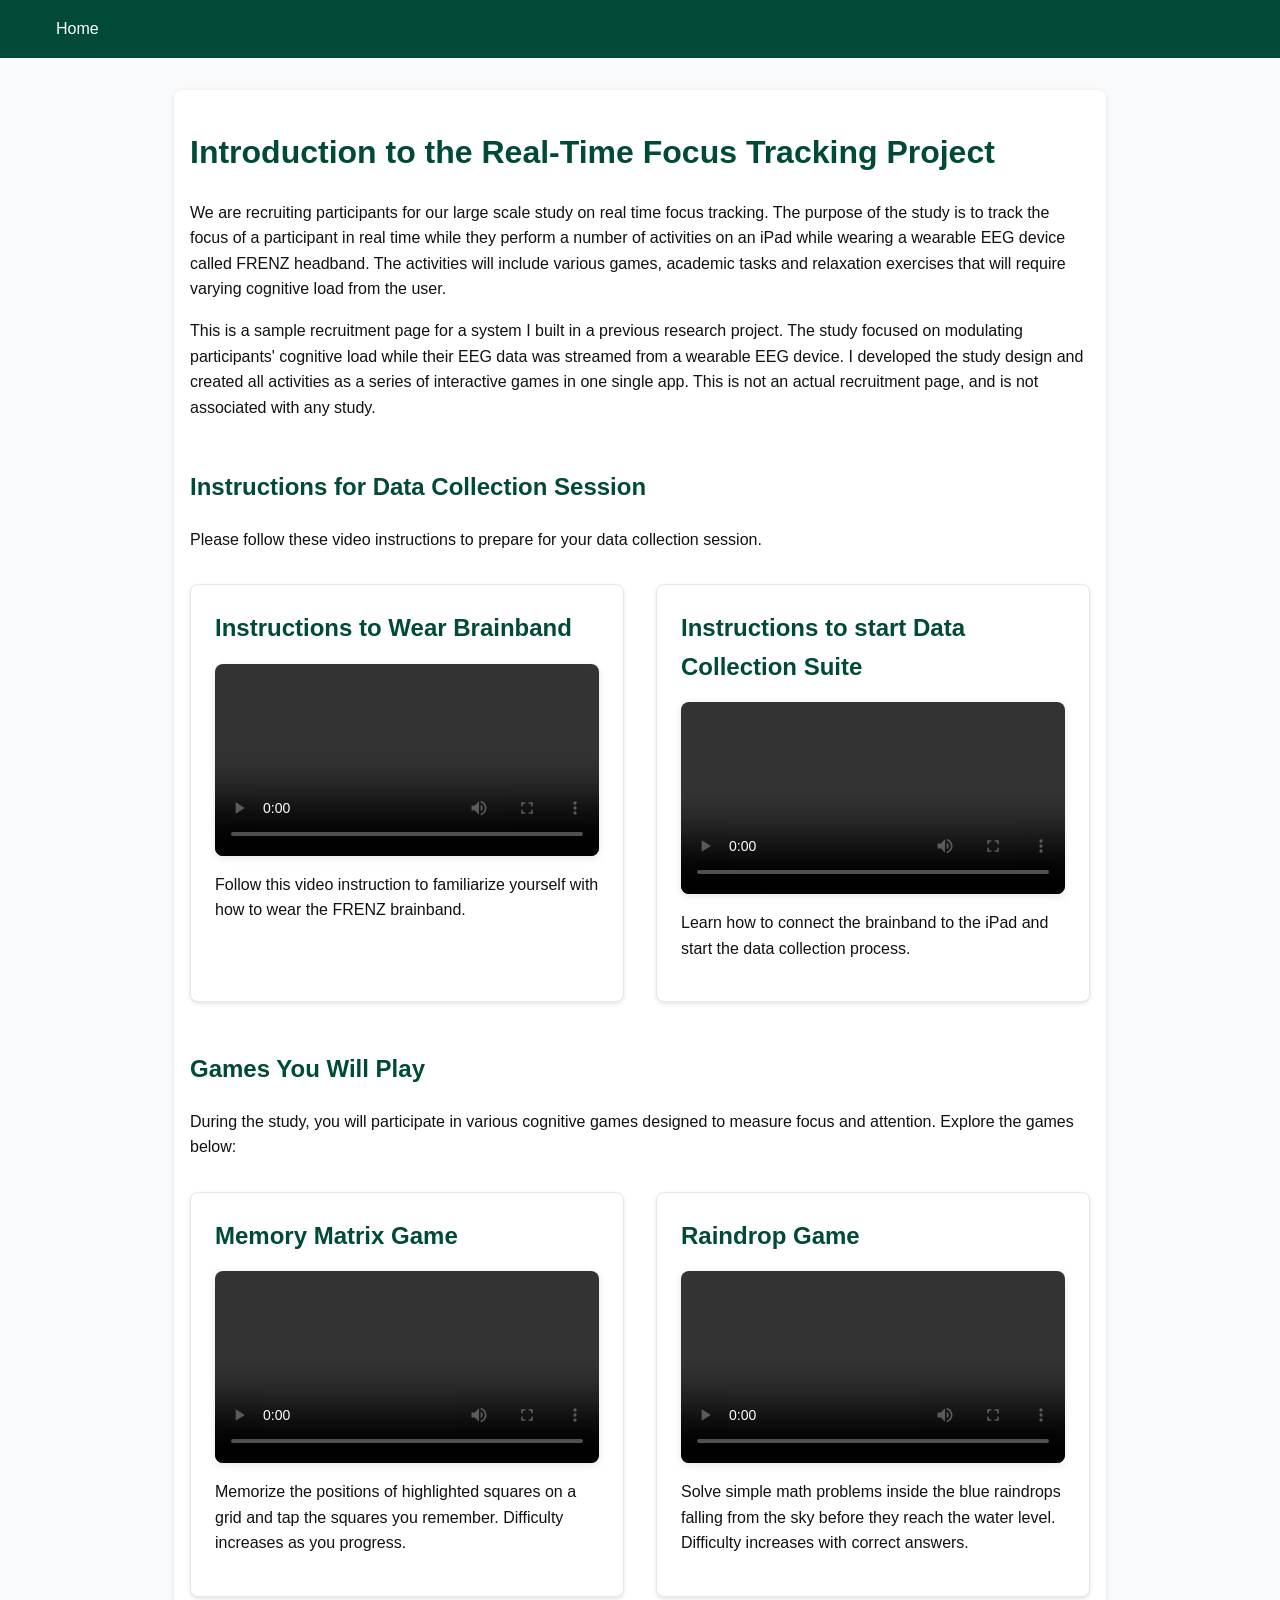
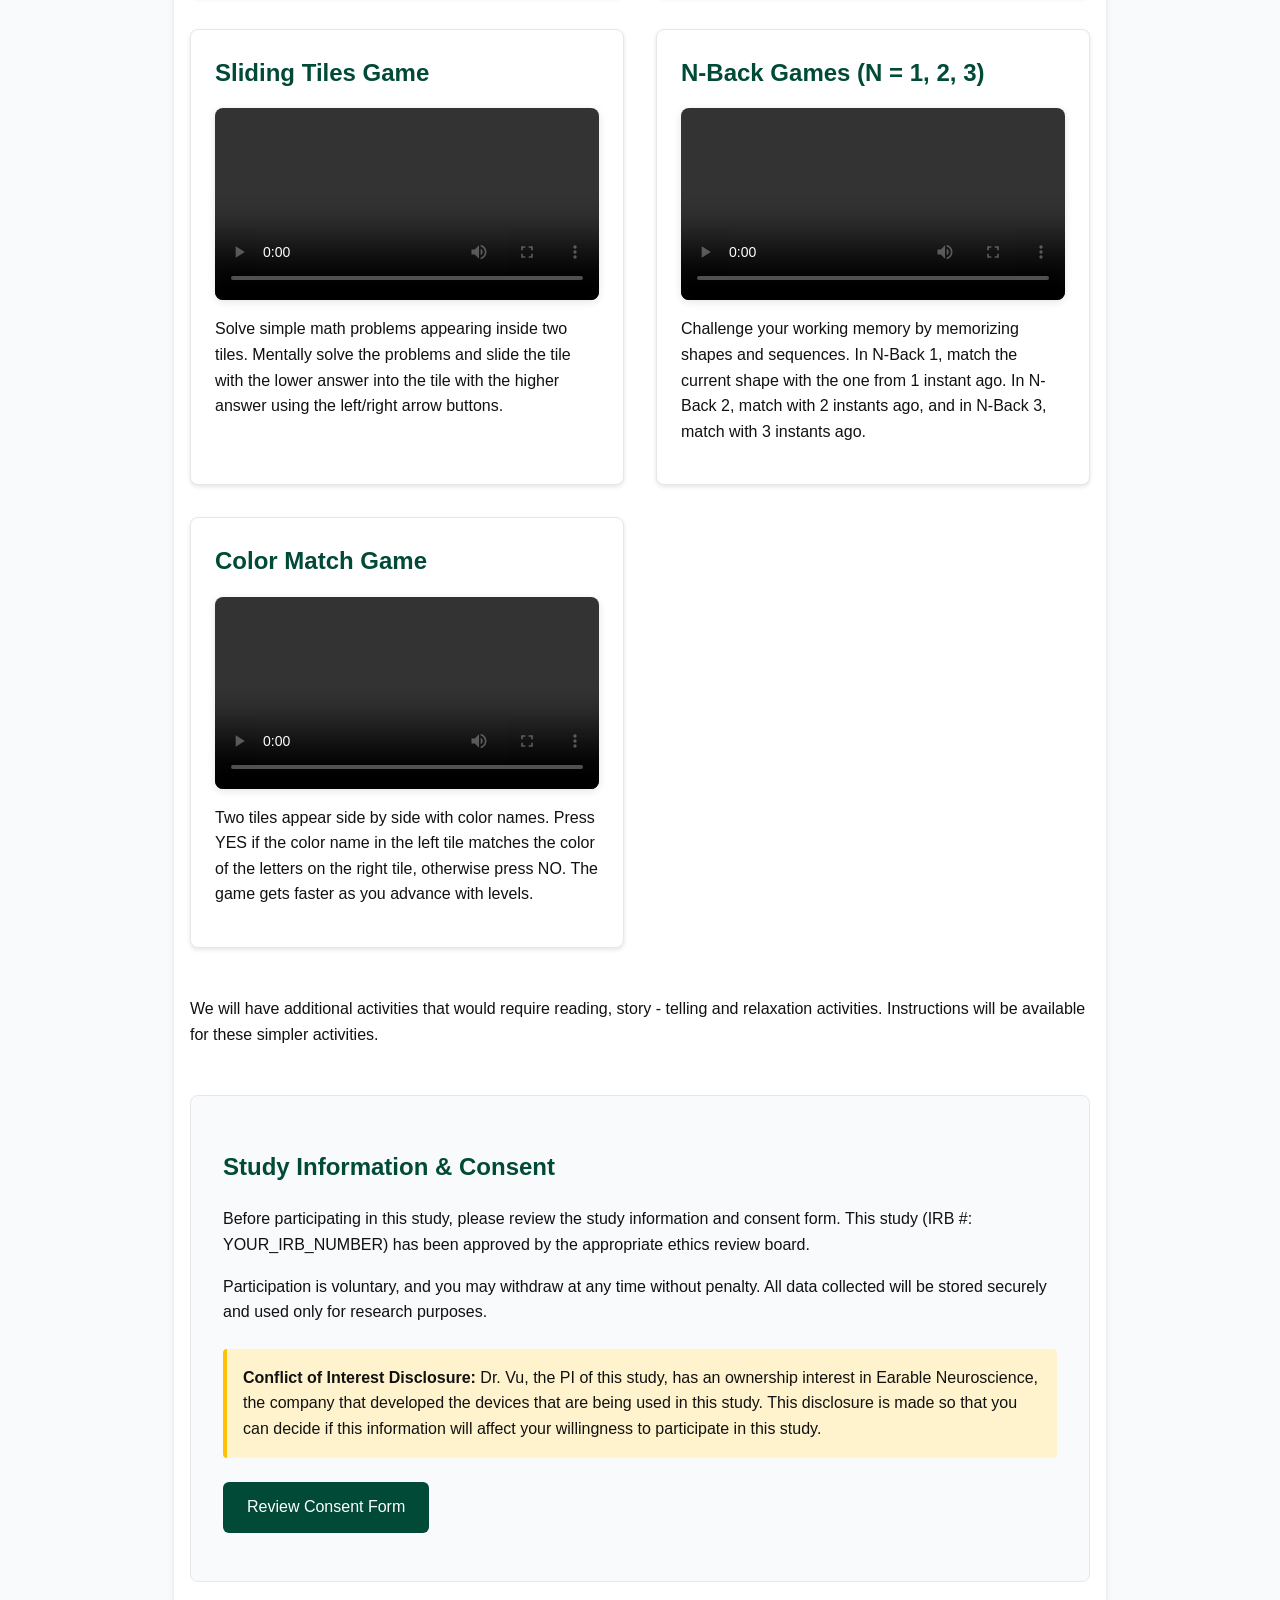
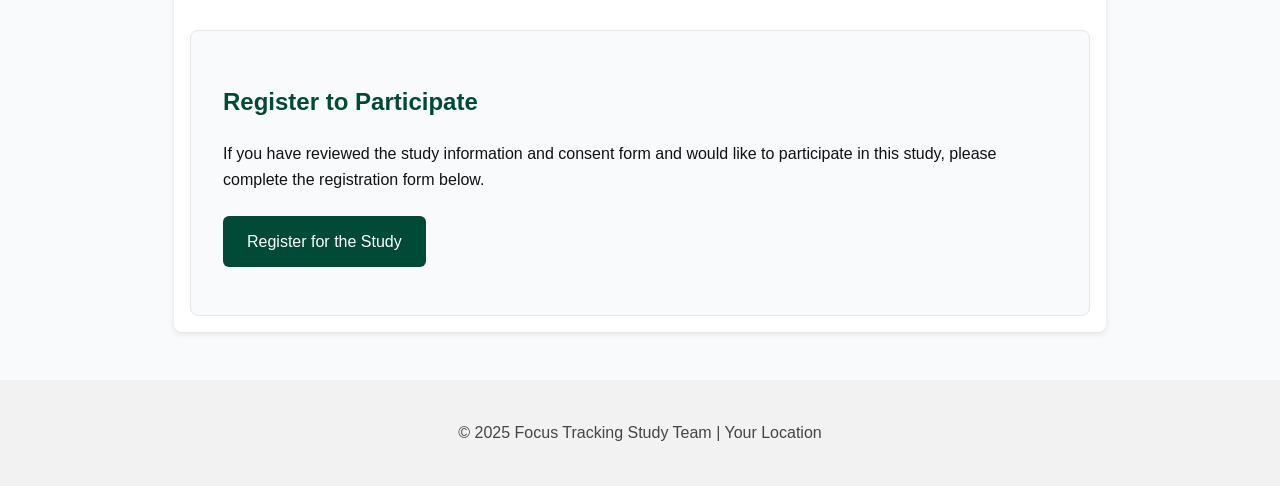
==== commit 11020c4d: "Minor statement modification" ====
--- a/index.html
+++ b/index.html
@@ -31,7 +31,7 @@
       This is a sample recruitment page for a system I built in a previous research project.
       The study focused on modulating participants' cognitive load while their EEG data was
       streamed from a wearable EEG device. I developed the study design and created all
-      activities as a series of interactive games. This is not an actual recruitment page, and is not associated with any study. 
+      activities as a series of interactive games in one single app. This is not an actual recruitment page, and is not associated with any study. 
     </p>
 
     <!-- Instructions for Data Collection Session Section -->
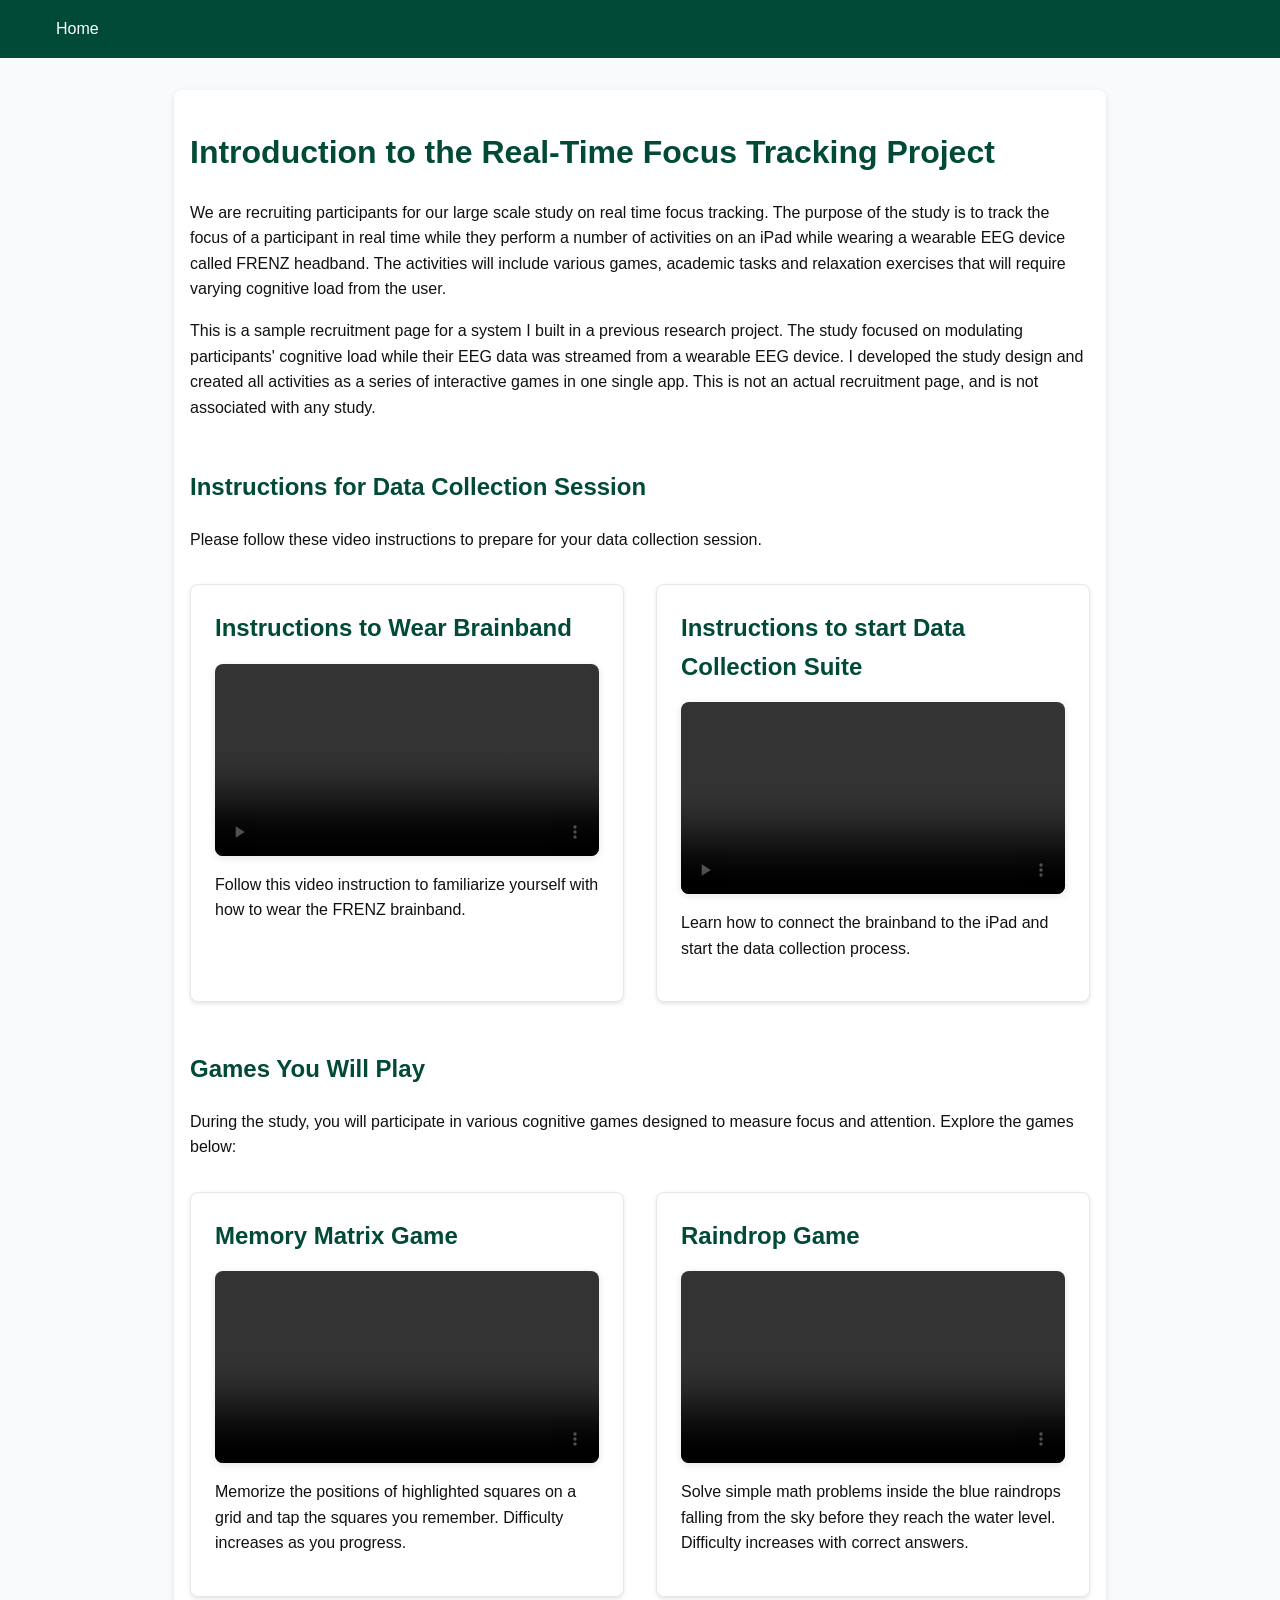
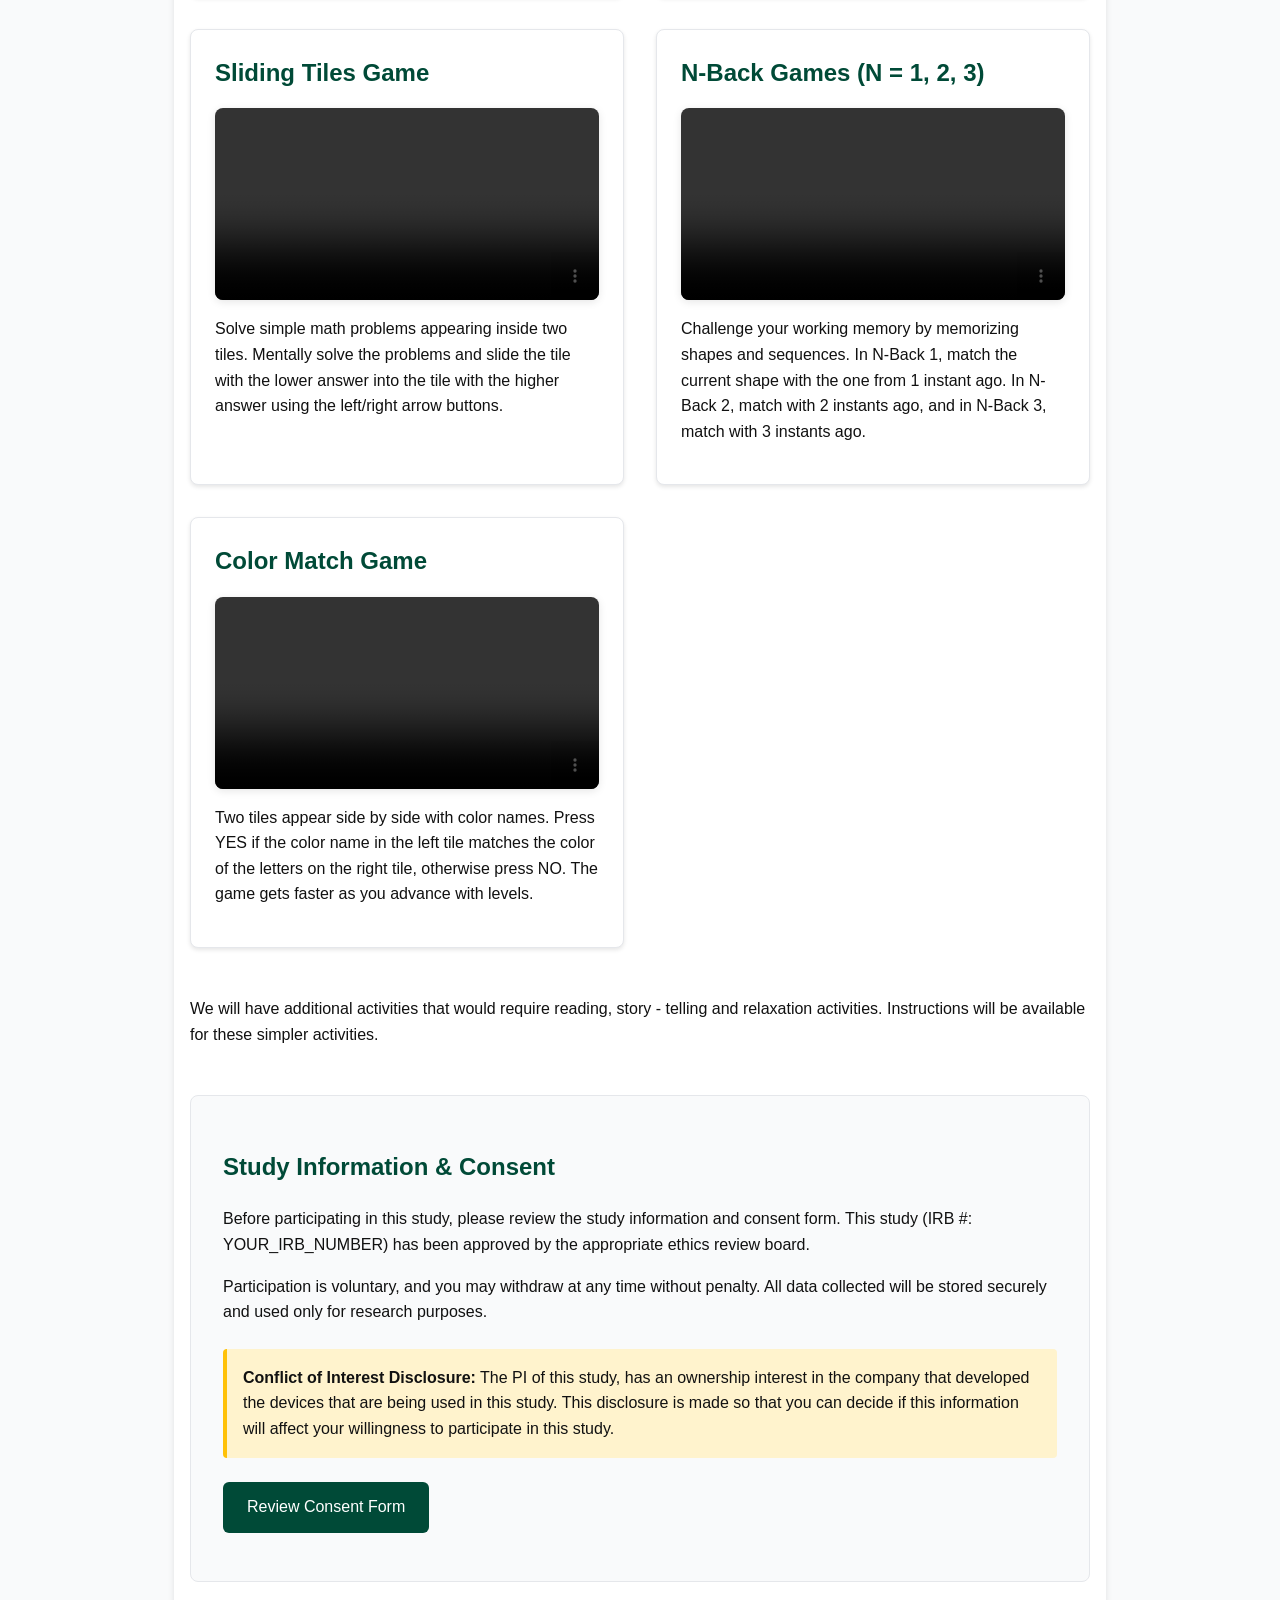
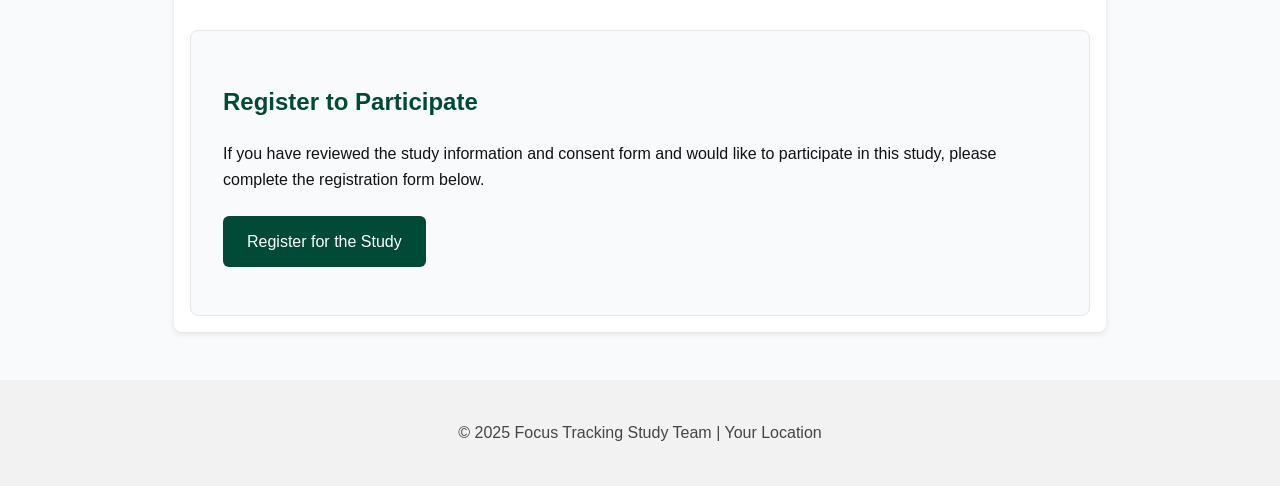
==== commit 4274188e: "minor changes in statements" ====
--- a/index.html
+++ b/index.html
@@ -144,7 +144,7 @@
         Participation is voluntary, and you may withdraw at any time without penalty. All data collected will be stored securely and used only for research purposes.
       </p>
       <p style="margin-top: 1.5rem; padding: 1rem; background-color: #fff3cd; border-left: 4px solid #ffc107; border-radius: 4px;">
-        <strong>Conflict of Interest Disclosure:</strong> Dr. Vu, the PI of this study, has an ownership interest in Earable Neuroscience, the company that developed the devices that are being used in this study. This disclosure is made so that you can decide if this information will affect your willingness to participate in this study.
+        <strong>Conflict of Interest Disclosure:</strong> The PI of this study, has an ownership interest in the company that developed the devices that are being used in this study. This disclosure is made so that you can decide if this information will affect your willingness to participate in this study.
       </p>
       <p style="margin-top: 1.5rem;">
         <a href="https://docs.google.com/forms/d/e/YOUR_CONSENT_FORM_ID/viewform" target="_blank" class="button" style="background-color: #004a37; color: white; padding: 0.8rem 1.5rem; text-decoration: none; border-radius: 6px; display: inline-block; font-weight: 500;">
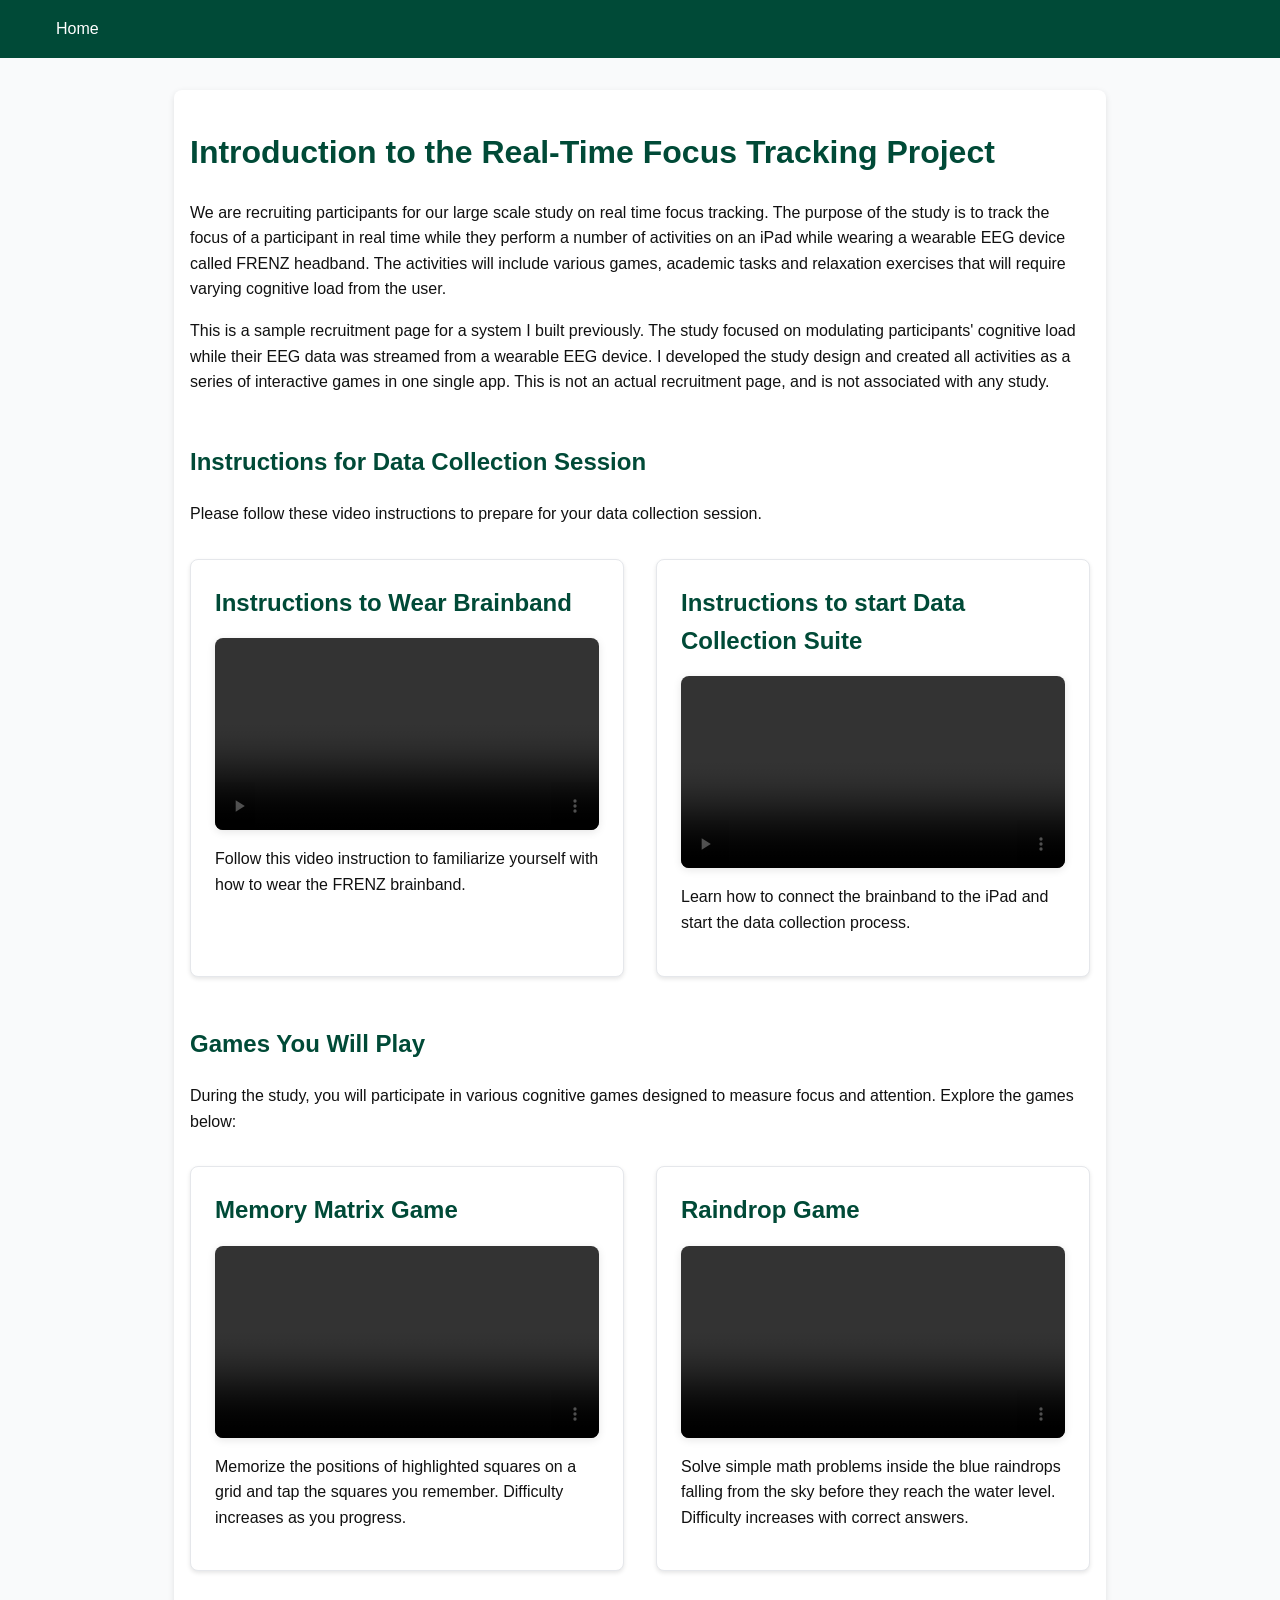
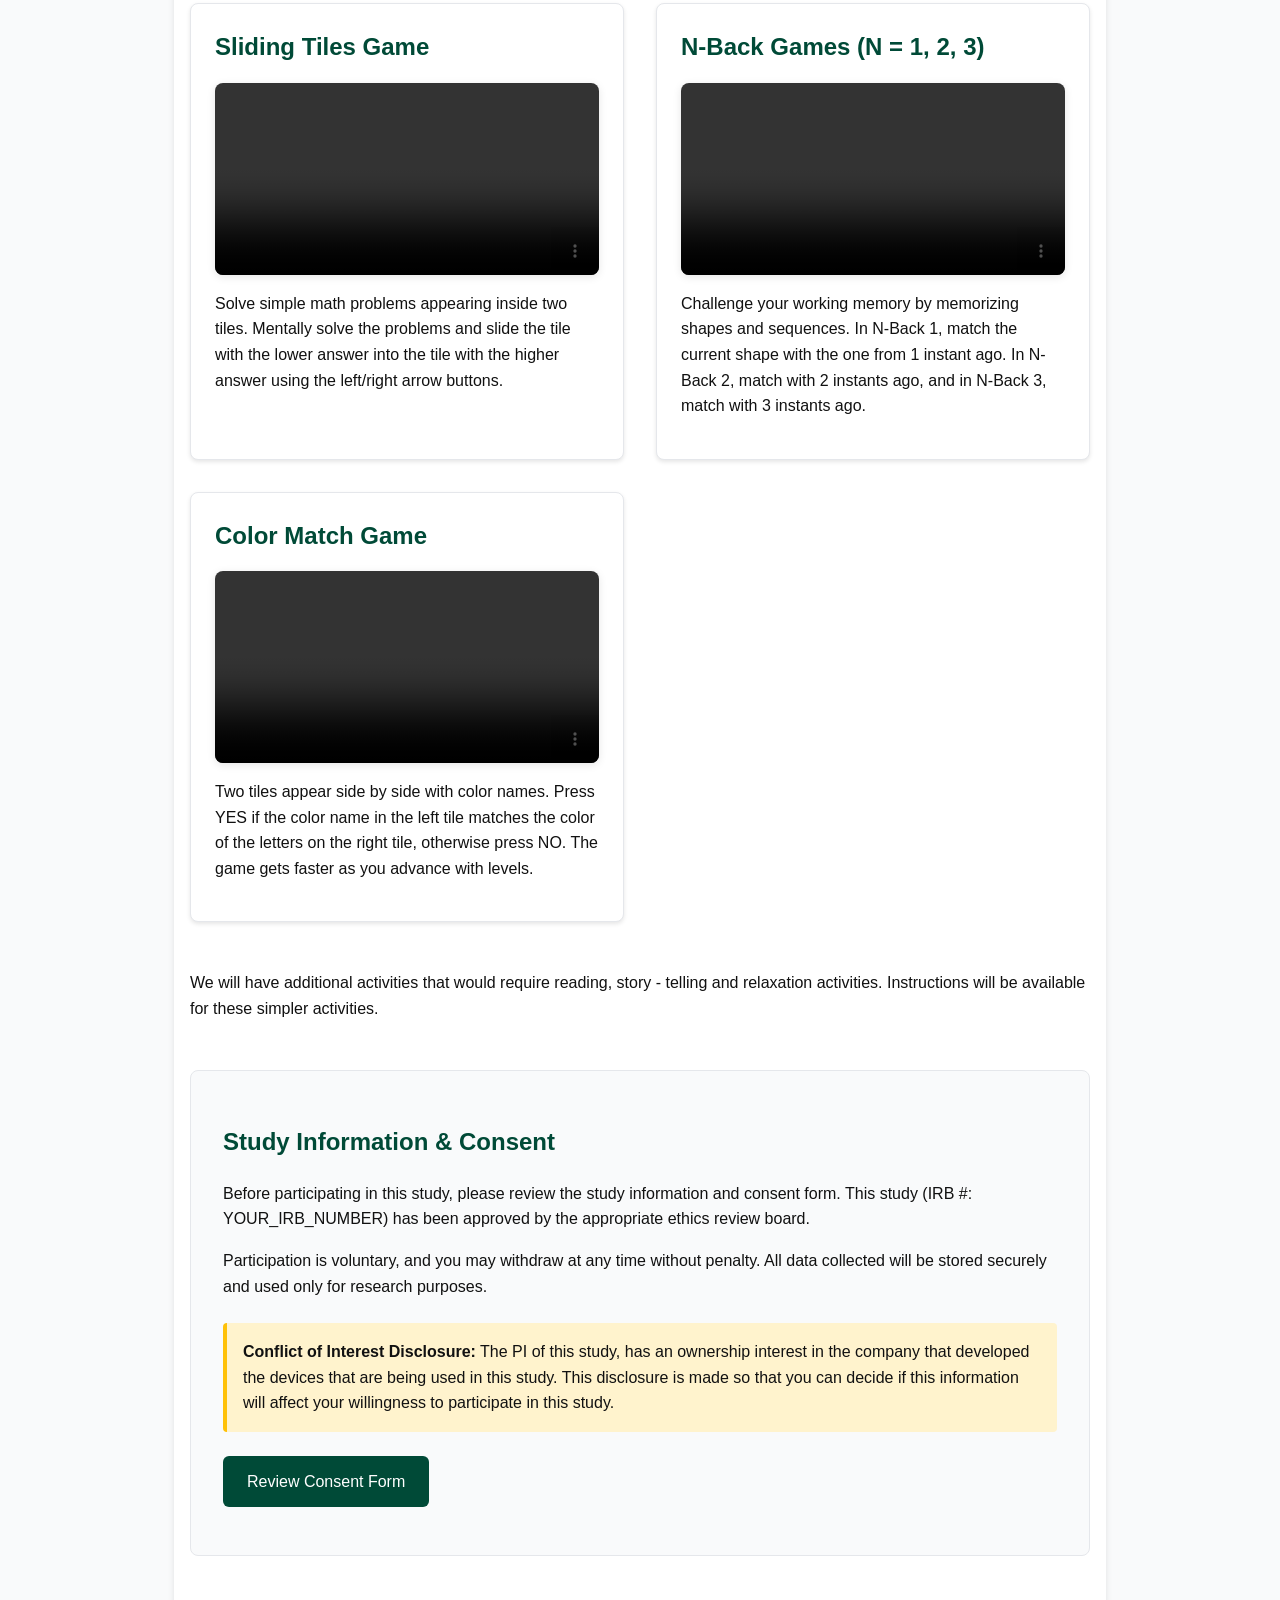
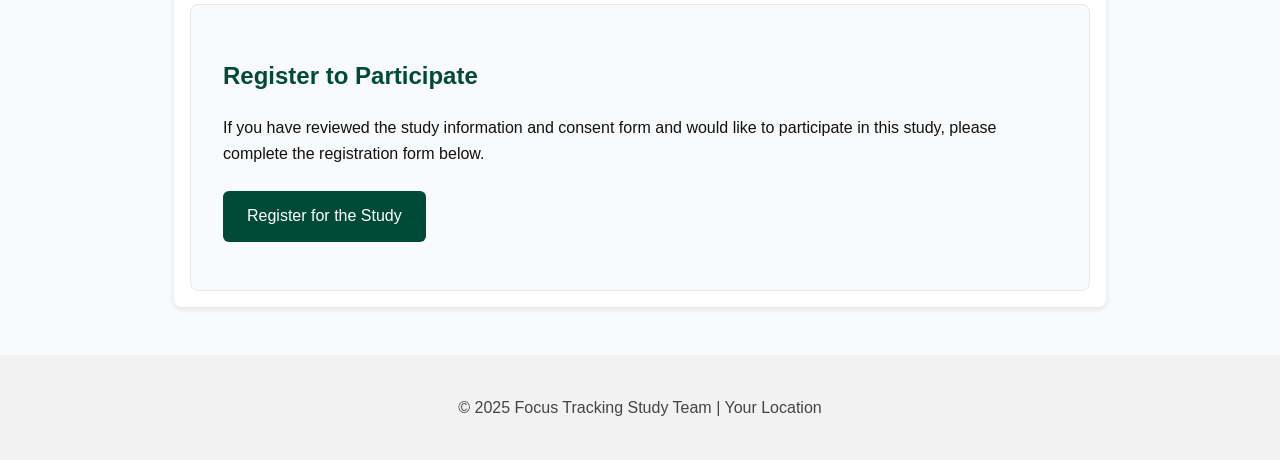
==== commit 3d9dcf41: "minor modification" ====
--- a/index.html
+++ b/index.html
@@ -28,7 +28,7 @@
       We are recruiting participants for our large scale study on real time focus tracking. The purpose of the study is to track the focus of a participant in real time while they perform a number of activities on an iPad while wearing a wearable EEG device called FRENZ headband. The activities will include various games, academic tasks and relaxation exercises that will require varying cognitive load from the user.
     </p>
     <p>
-      This is a sample recruitment page for a system I built in a previous research project.
+      This is a sample recruitment page for a system I built previously.
       The study focused on modulating participants' cognitive load while their EEG data was
       streamed from a wearable EEG device. I developed the study design and created all
       activities as a series of interactive games in one single app. This is not an actual recruitment page, and is not associated with any study. 
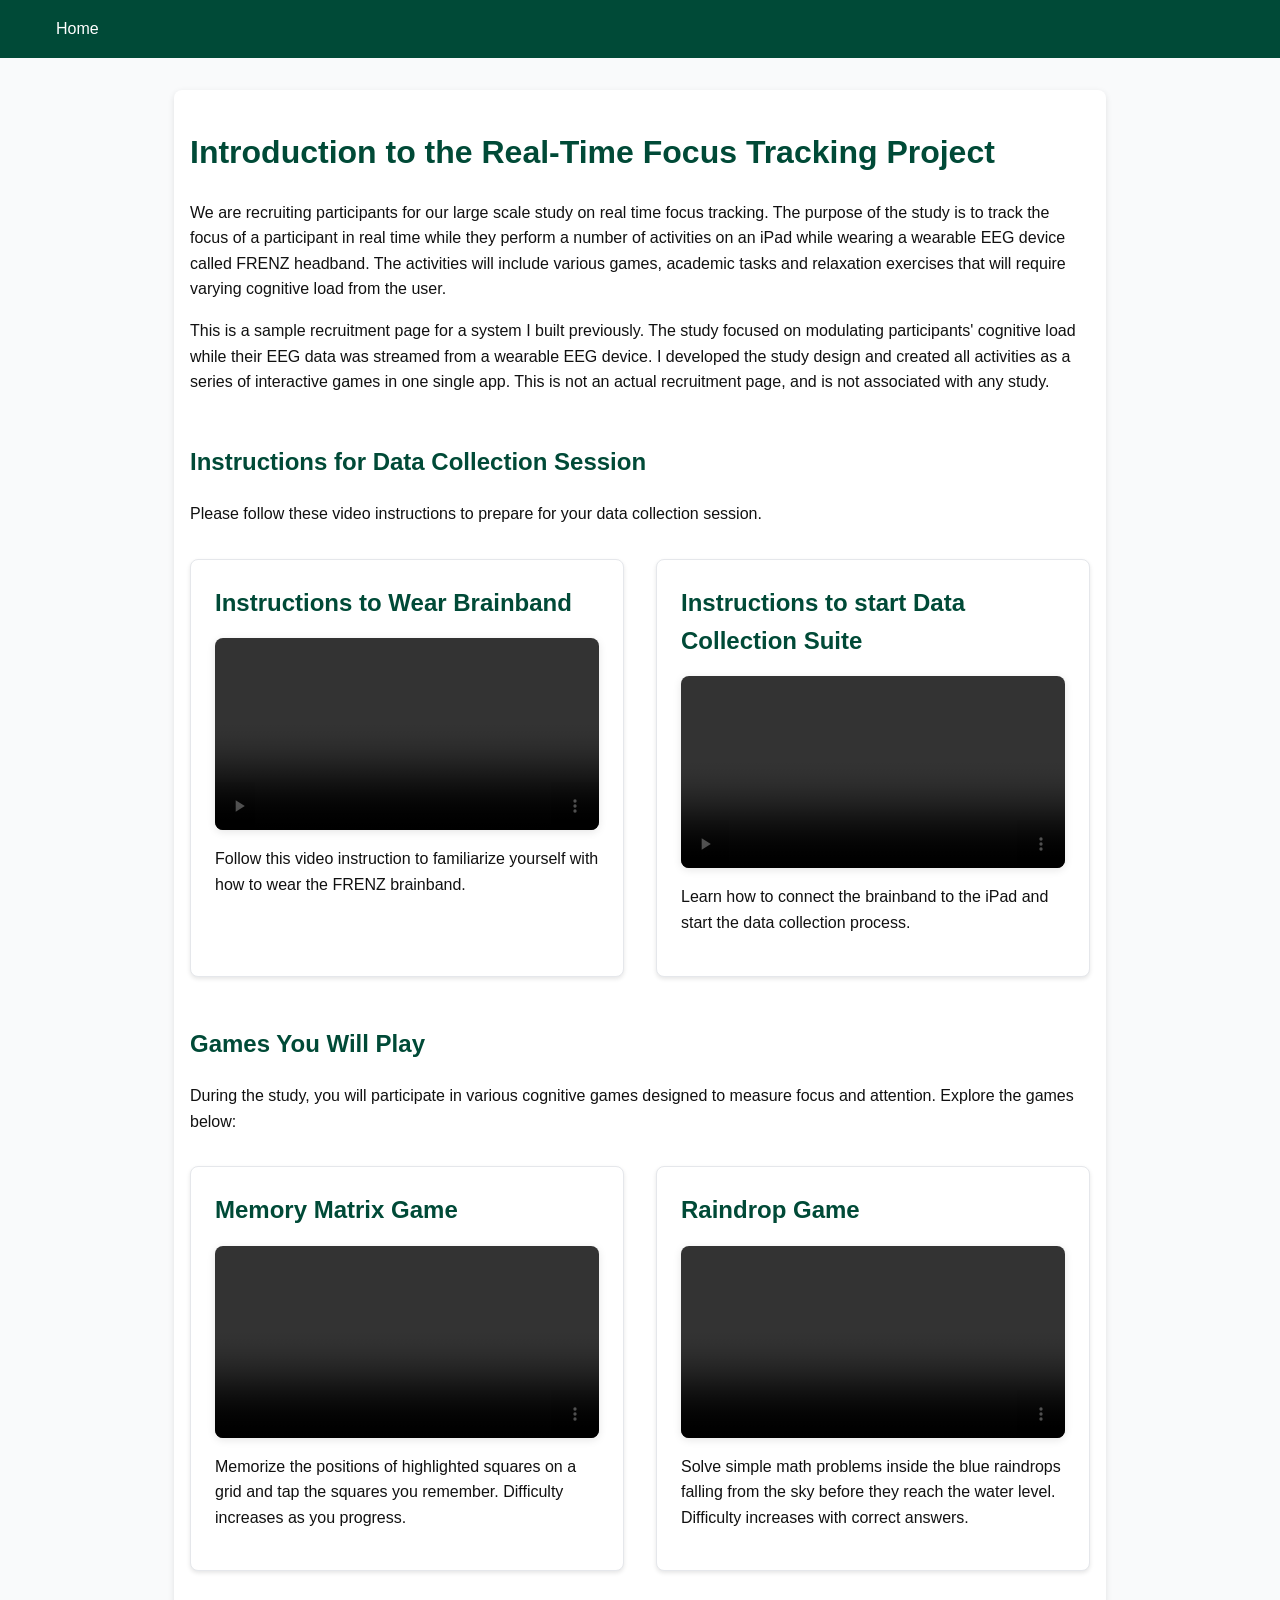
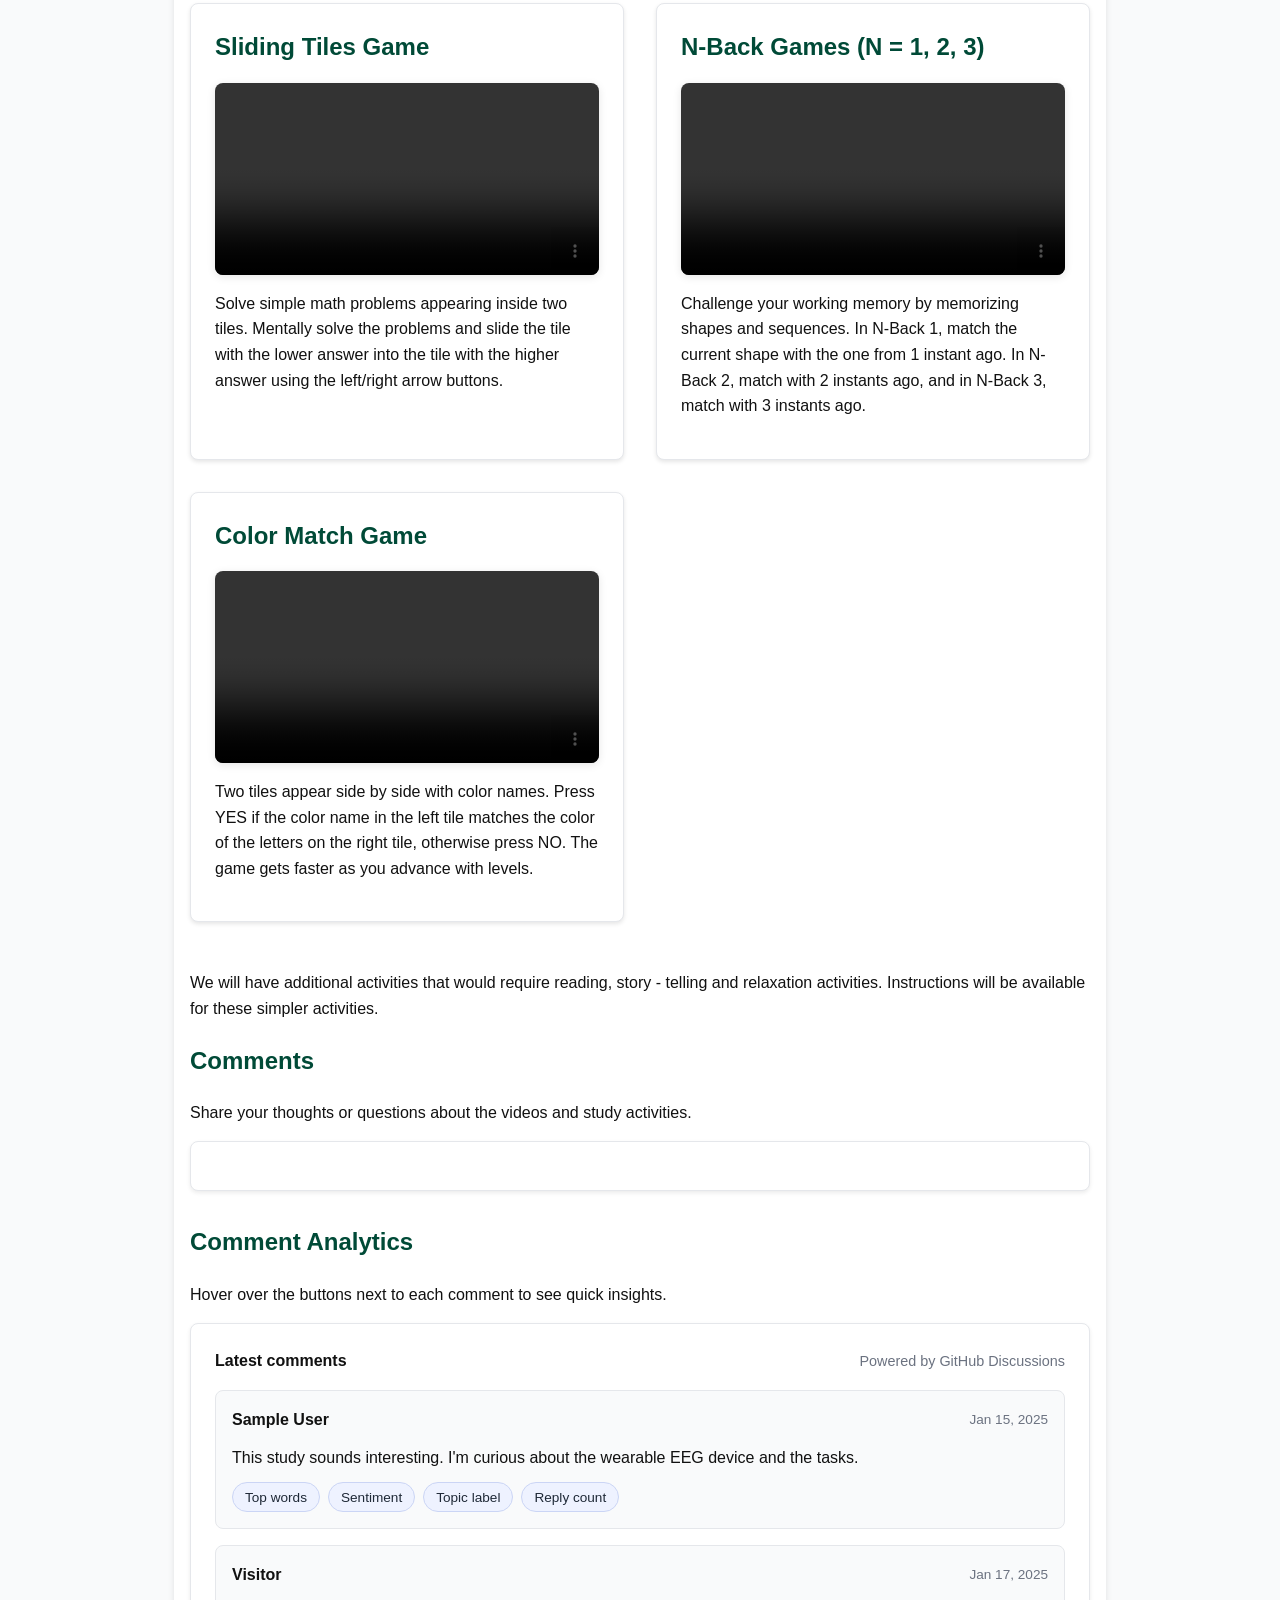
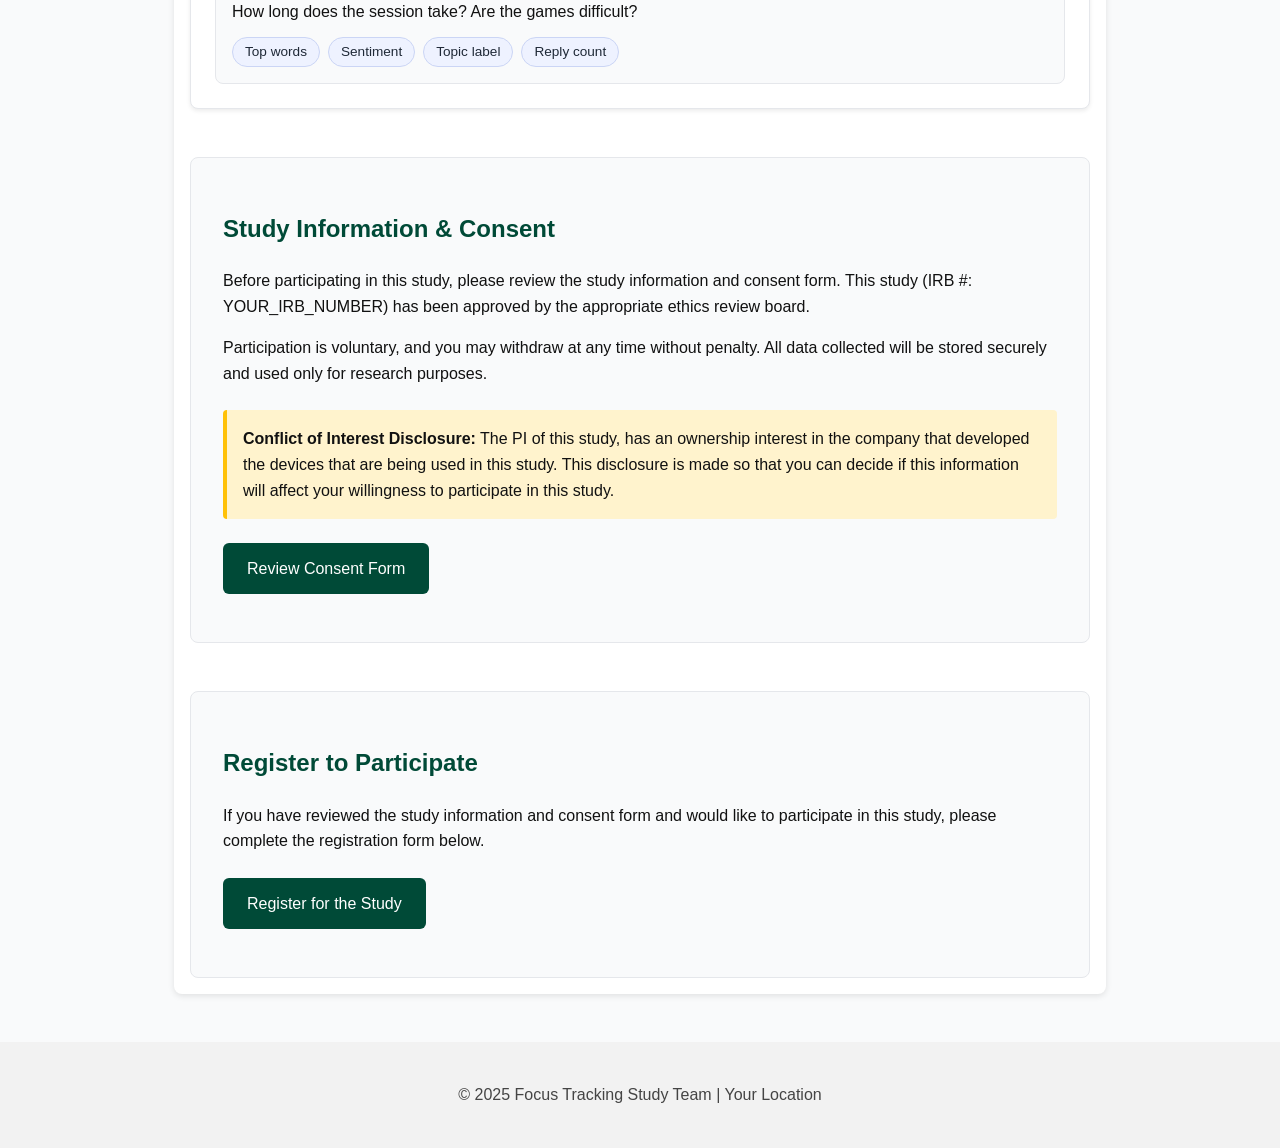
==== commit 6053891b: "minor modifications" ====
--- a/index.html
+++ b/index.html
@@ -134,6 +134,39 @@
       We will have additional activities that would require reading, story - telling and relaxation activities. Instructions will be available for these simpler activities.
     </p>
 
+    <!-- Comments -->
+    <h2 id="comments">Comments</h2>
+    <p>Share your thoughts or questions about the videos and study activities.</p>
+    <div id="giscus-container" class="comment-card">
+      <script
+        src="https://giscus.app/client.js"
+        data-repo="rajnish734/Recruitment_website_test"
+        data-repo-id="YOUR_REPO_ID"
+        data-category="General"
+        data-category-id="YOUR_CATEGORY_ID"
+        data-mapping="pathname"
+        data-strict="0"
+        data-reactions-enabled="1"
+        data-emit-metadata="0"
+        data-input-position="top"
+        data-theme="light"
+        data-lang="en"
+        crossorigin="anonymous"
+        async>
+      </script>
+    </div>
+
+    <!-- Comment Analytics -->
+    <h2>Comment Analytics</h2>
+    <p>Hover over the buttons next to each comment to see quick insights.</p>
+    <div id="comment-analytics" class="comment-card">
+      <div class="comment-analytics-toolbar">
+        <span class="comment-analytics-label">Latest comments</span>
+        <span class="comment-analytics-meta">Powered by GitHub Discussions</span>
+      </div>
+      <div id="comment-analytics-list" class="comment-analytics-list"></div>
+    </div>
+
     <!-- Consent Form Section -->
     <section style="margin-top: 3rem; padding: 2rem; background-color: #f9fafb; border-radius: 8px; border: 1px solid #e5e7eb;">
       <h2>Study Information & Consent</h2>
@@ -173,6 +206,7 @@
   </footer>
 
   <script src="scripts/main.js"></script>
+  <script src="scripts/comment-analytics.js"></script>
 </body>
 </html>
 
